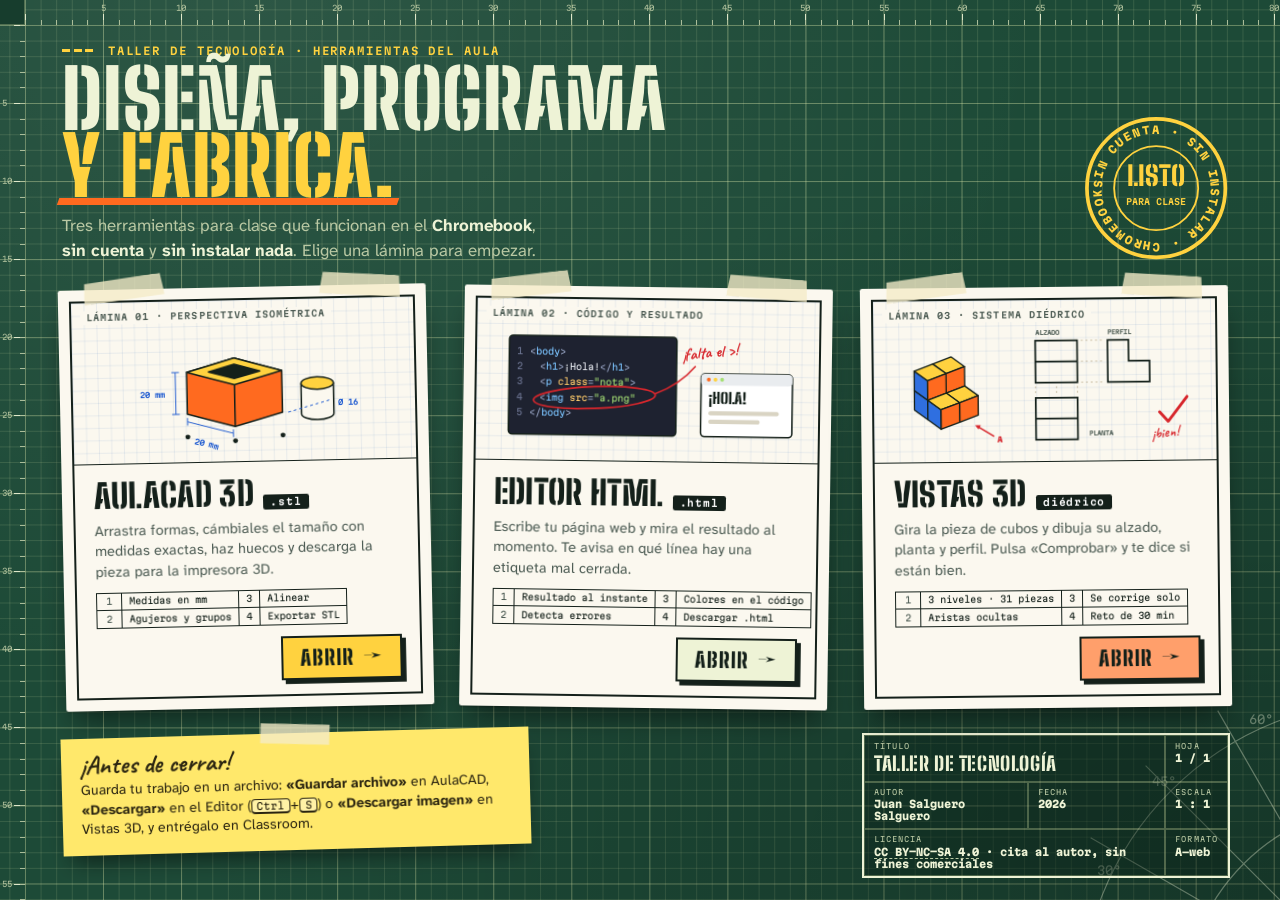
==== index.html @ 5bbdb742 "Actualizar portada (2026-11-16)" ====
<!DOCTYPE html>
<html lang="es">
<head>
<meta charset="utf-8">
<meta name="viewport" content="width=device-width, initial-scale=1">
<meta name="author" content="Juan Salguero Salguero">
<meta name="copyright" content="© 2026 Juan Salguero Salguero · CC BY-NC-SA 4.0">
<title>Taller de Tecnología · Herramientas del aula</title>
<meta name="description" content="AulaCAD 3D y Editor HTML: herramientas para las clases de Tecnología que funcionan en el Chromebook, sin cuenta y sin instalar nada.">
<meta name="theme-color" content="#1d4a37">
<link rel="icon" href="data:image/svg+xml,%3Csvg xmlns='http://www.w3.org/2000/svg' viewBox='0 0 32 32'%3E%3Crect width='32' height='32' rx='6' fill='%231d4a37'/%3E%3Cpath d='M0 8h32M0 16h32M0 24h32M8 0v32M16 0v32M24 0v32' stroke='%23e8f2b0' stroke-opacity='.25'/%3E%3Cpath d='M9 21l7 3.5 7-3.5v-9l-7-3.5-7 3.5z' fill='%23ffd23f' stroke='%2314201a' stroke-width='1.4'/%3E%3Cpath d='M9 12l7 3.5 7-3.5M16 15.5v9' stroke='%2314201a' stroke-width='1.4' fill='none'/%3E%3C/svg%3E">
<link rel="preconnect" href="https://fonts.googleapis.com">
<link rel="preconnect" href="https://fonts.gstatic.com" crossorigin>
<link href="https://fonts.googleapis.com/css2?family=Atkinson+Hyperlegible+Next:wght@400;700&family=Big+Shoulders+Stencil:wght@700;900&family=Caveat:wght@700&family=Martian+Mono:wght@400;600;800&display=swap" rel="stylesheet">
<style>
  /* ===================================================================
     TALLER DE TECNOLOGÍA — portada
     Idea: una alfombrilla de corte verde (con reglas en los bordes) sobre la que hay
     dos láminas de dibujo técnico pegadas con cinta, un pósit y el cajetín de autoría.
     Todo se mide en rem, y el rem depende del ancho y del alto de la ventana:
     en un Chromebook (1366×660) cabe entera sin desplazarse.
     =================================================================== */
  :root{
    --mat:#1d4a37; --mat-2:#173d2d; --mat-line:rgba(232,242,176,.13); --mat-line-2:rgba(232,242,176,.28);
    --chalk:#eef3d6; --chalk-2:#b9c8a3;
    --paper:#fbf8ef; --paper-grid:rgba(30,90,180,.09); --ink:#14201a; --ink-2:#4b5a52;
    --blueprint:#1f5bd0; --yellow:#ffd23f; --orange:#ff6a1f; --red:#d7262c; --tape:rgba(245,236,200,.78);
    --display:"Big Shoulders Stencil","Arial Narrow",sans-serif;
    --body:"Atkinson Hyperlegible Next","Atkinson Hyperlegible",system-ui,sans-serif;
    --mono:"Martian Mono",ui-monospace,monospace;
    --hand:"Caveat",cursive;
    font-size:clamp(11px, min(100vw / 82, 100vh / 56), 18px);
  }
  *{box-sizing:border-box}
  html,body{margin:0;min-height:100%}
  body{
    font-family:var(--body);color:var(--chalk);min-height:100vh;
    background-color:var(--mat);
    background-image:
      radial-gradient(ellipse at 20% 0%, rgba(255,255,255,.07), transparent 55%),
      radial-gradient(ellipse at 100% 100%, rgba(0,0,0,.28), transparent 60%),
      linear-gradient(var(--mat-line-2) 1px, transparent 1px),
      linear-gradient(90deg, var(--mat-line-2) 1px, transparent 1px),
      linear-gradient(var(--mat-line) 1px, transparent 1px),
      linear-gradient(90deg, var(--mat-line) 1px, transparent 1px);
    background-size:auto,auto,5rem 5rem,5rem 5rem,1rem 1rem,1rem 1rem;
    background-position:0 0,0 0,1.6rem 1.6rem,1.6rem 1.6rem,1.6rem 1.6rem,1.6rem 1.6rem;
    overflow-x:hidden;
  }
  a{color:inherit}

  /* ---------- reglas en los bordes (como en una alfombrilla de corte) ---------- */
  .ruler{position:fixed;z-index:0;pointer-events:none;color:var(--chalk-2);font-family:var(--mono);font-size:.5rem;opacity:.9}
  .ruler.x{top:0;left:1.6rem;right:0;height:1.6rem;
    background:repeating-linear-gradient(90deg,var(--chalk-2) 0 1px,transparent 1px 1rem) bottom/100% .35rem no-repeat,
               repeating-linear-gradient(90deg,var(--chalk) 0 1px,transparent 1px 5rem) bottom/100% .7rem no-repeat}
  .ruler.y{top:1.6rem;left:0;bottom:0;width:1.6rem;
    background:repeating-linear-gradient(var(--chalk-2) 0 1px,transparent 1px 1rem) right/.35rem 100% no-repeat,
               repeating-linear-gradient(var(--chalk) 0 1px,transparent 1px 5rem) right/.7rem 100% no-repeat}
  .ruler span{position:absolute}
  .ruler.x span{top:.2rem;transform:translateX(-50%)}
  .ruler.y span{left:.15rem;transform:translateY(-50%)}
  .corner{position:fixed;left:0;top:0;width:1.6rem;height:1.6rem;background:var(--mat-2);z-index:1;border-right:1px solid var(--mat-line-2);border-bottom:1px solid var(--mat-line-2)}
  /* transportador de 45° en la esquina inferior derecha */
  .angles{position:fixed;right:-7rem;bottom:-7rem;width:22rem;height:22rem;pointer-events:none;opacity:.35;z-index:0}

  .page{position:relative;z-index:2;max-width:104rem;margin:0 auto;padding:2.8rem 3.2rem 1.2rem 4rem;display:grid;gap:1.6rem 2rem;
    grid-template-columns:repeat(3,minmax(0,1fr));grid-template-areas:"hero hero hero" "a b c" "note note block"}

  /* ---------- cabecera ---------- */
  .hero{grid-area:hero;display:flex;align-items:flex-end;justify-content:space-between;gap:2rem}
  .tag{font-family:var(--mono);font-weight:600;font-size:.68rem;letter-spacing:.18em;text-transform:uppercase;color:var(--yellow);margin:0 0 .6rem;display:flex;align-items:center;gap:.7rem}
  .tag::before{content:"";width:2.2rem;height:.18rem;background:repeating-linear-gradient(90deg,var(--yellow) 0 .5rem,transparent .5rem .75rem)}
  h1{font-family:var(--display);font-weight:900;font-size:5.2rem;line-height:.82;letter-spacing:.01em;text-transform:uppercase;margin:0;color:var(--chalk)}
  h1 .hi{color:var(--yellow);position:relative;display:inline-block}
  h1 .hi::after{content:"";position:absolute;left:-.05em;right:-.05em;bottom:-.08em;height:.09em;background:var(--orange);transform:skewX(-20deg);transform-origin:left;animation:line .7s .9s cubic-bezier(.6,0,.2,1) both}
  .lead{font-size:1.08rem;line-height:1.45;color:var(--chalk-2);max-width:31rem;margin:.9rem 0 0}
  .lead b{color:var(--chalk)}
  .stamp{flex:none;width:9.5rem;height:9.5rem;animation:stamp .6s 1.1s cubic-bezier(.3,1.6,.5,1) both}
  .stamp svg{width:100%;height:100%;overflow:visible}

  /* ---------- láminas de dibujo ---------- */
  .sheet{--r:-1.2deg;position:relative;display:flex;flex-direction:column;text-decoration:none;color:var(--ink);background:var(--paper);
    border-radius:.15rem;box-shadow:0 .1rem 0 rgba(0,0,0,.18),0 1.1rem 1.8rem -.6rem rgba(0,0,0,.55);
    transform:rotate(var(--r));transition:transform .25s cubic-bezier(.3,1.4,.5,1),box-shadow .25s;
    animation:drop .7s cubic-bezier(.2,.9,.25,1.15) both}
  .sheet.a{grid-area:a;animation-delay:.25s}
  .sheet.b{grid-area:b;--r:.8deg;animation-delay:.4s}
  .sheet.c{grid-area:c;--r:-.6deg;animation-delay:.55s}
  .sheet:hover,.sheet:focus-visible{transform:rotate(0) translateY(-.35rem);box-shadow:0 .1rem 0 rgba(0,0,0,.18),0 1.8rem 2.6rem -.6rem rgba(0,0,0,.65)}
  .sheet:focus-visible{outline:.22rem solid var(--yellow);outline-offset:.35rem}
  /* cinta adhesiva */
  .sheet::before,.sheet::after{content:"";position:absolute;top:-.75rem;width:5.2rem;height:1.5rem;background:var(--tape);
    box-shadow:0 .1rem .3rem rgba(0,0,0,.15);clip-path:polygon(3% 8%,97% 0,100% 92%,0 100%);animation:fade .3s both}
  .sheet::before{left:1.6rem;transform:rotate(-6deg)}
  .sheet::after{right:1.6rem;transform:rotate(5deg)}
  .sheet.a::before,.sheet.a::after{animation-delay:.85s}
  .sheet.b::before,.sheet.b::after{animation-delay:1s}
  .sheet.c::before,.sheet.c::after{animation-delay:1.15s}
  /* margen de la lámina */
  .frame{margin:.7rem;border:2px solid var(--ink);display:flex;flex-direction:column;flex:1}
  .art{height:10.4rem;position:relative;border-bottom:1.5px solid var(--ink);overflow:hidden;
    background-image:linear-gradient(var(--paper-grid) 1px,transparent 1px),linear-gradient(90deg,var(--paper-grid) 1px,transparent 1px);background-size:.8rem .8rem}
  .art svg{position:absolute;inset:0;width:100%;height:100%}
  .view{position:absolute;left:.6rem;top:.5rem;font-family:var(--mono);font-size:.56rem;font-weight:600;letter-spacing:.12em;color:var(--ink-2);background:var(--paper);padding:.1rem .35rem;z-index:1}
  .body{padding:1rem 1.2rem .9rem;display:flex;flex-direction:column;gap:.6rem;flex:1}
  h2{font-family:var(--display);font-weight:900;font-size:2.15rem;line-height:.9;text-transform:uppercase;letter-spacing:.01em;margin:0;display:flex;align-items:baseline;gap:.6rem}
  h2 small{font-family:var(--mono);font-weight:600;font-size:.62rem;letter-spacing:.08em;color:#fff;background:var(--ink);padding:.2rem .45rem;border-radius:.15rem;text-transform:lowercase}
  .body p{margin:0;font-size:.92rem;line-height:1.42;color:var(--ink-2)}
  .row{display:flex;flex-wrap:wrap;align-items:flex-end;justify-content:space-between;gap:.7rem;margin-top:auto}
  .row .go{margin-left:auto}
  /* lista de características, como una lista de piezas */
  .parts{border-collapse:collapse;font-family:var(--mono);font-size:.58rem;color:var(--ink)}
  .parts td{border:1px solid var(--ink);padding:.18rem .45rem;white-space:nowrap}
  .parts td:first-child{color:var(--ink-2);width:1.6rem;text-align:center}
  .go{display:inline-flex;align-items:center;gap:.6rem;font-family:var(--display);font-weight:900;font-size:1.35rem;text-transform:uppercase;letter-spacing:.04em;
    padding:.5rem 1.1rem .45rem;border:2px solid var(--ink);color:var(--ink);background:var(--yellow);box-shadow:.25rem .25rem 0 var(--ink);transition:transform .15s,box-shadow .15s}
  .sheet.b .go{background:var(--chalk)}
  .sheet.c .go{background:#ff9f6b}
  .go i{font-style:normal;transition:transform .2s}
  .sheet:hover .go{transform:translate(-.1rem,-.1rem);box-shadow:.35rem .35rem 0 var(--ink)}
  .sheet:hover .go i{transform:translateX(.35rem)}

  /* ---------- pósit ---------- */
  .note{grid-area:note;justify-self:start;align-self:start;position:relative;max-width:30rem;background:#ffe86b;color:#2a2410;padding:.9rem 1.2rem 1rem;
    transform:rotate(-1.6deg);box-shadow:0 .9rem 1.4rem -.6rem rgba(0,0,0,.55);animation:drop .6s .6s cubic-bezier(.2,.9,.25,1.15) both;--r:-1.6deg}
  .note::before{content:"";position:absolute;top:-.6rem;left:50%;width:4.4rem;height:1.3rem;margin-left:-2.2rem;background:var(--tape);transform:rotate(3deg)}
  .note h3{font-family:var(--hand);font-weight:700;font-size:1.65rem;margin:0 0 .15rem;line-height:1}
  .note p{margin:0;font-size:.9rem;line-height:1.4}
  .note kbd{font-family:var(--mono);font-size:.7em;border:1px solid #2a2410;border-bottom-width:2px;border-radius:.25rem;padding:0 .3rem;background:rgba(255,255,255,.4)}

  /* ---------- cajetín (autoría y licencia) ---------- */
  .block{grid-area:block;justify-self:end;align-self:start;display:grid;grid-template-columns:auto auto auto;border:2px solid var(--chalk);color:var(--chalk);
    font-family:var(--mono);font-size:.56rem;animation:fade .6s 1.2s both;background:rgba(10,30,22,.35)}
  .block > div{border:1px solid var(--mat-line-2);padding:.35rem .6rem;display:flex;flex-direction:column;gap:.15rem}
  .block small{font-size:.48rem;letter-spacing:.14em;text-transform:uppercase;color:var(--chalk-2)}
  .block b{font-weight:800;font-size:.66rem}
  .block .wide{grid-column:span 2}
  .block .title b{font-family:var(--display);font-weight:900;font-size:1.25rem;letter-spacing:.03em;text-transform:uppercase}
  .block a{text-decoration:none;border-bottom:1px dashed var(--chalk-2)}
  .block a:hover{color:var(--yellow);border-color:var(--yellow)}

  @keyframes drop{from{opacity:0;transform:translateY(-2.2rem) rotate(calc(var(--r) * -3)) scale(1.03)}to{opacity:1;transform:rotate(var(--r))}}
  @keyframes fade{from{opacity:0}to{opacity:1}}
  @keyframes line{from{transform:skewX(-20deg) scaleX(0)}to{transform:skewX(-20deg) scaleX(1)}}
  @keyframes stamp{from{opacity:0;transform:scale(1.8) rotate(-30deg)}to{opacity:1;transform:scale(1) rotate(-8deg)}}
  .hero > div{animation:fade .6s both}
  @keyframes draw{to{stroke-dashoffset:0}}
  .ink{stroke-dasharray:400;stroke-dashoffset:400;animation:draw 1.4s 1s ease-out forwards}

  /* ---------- pantallas estrechas ---------- */
  @media (max-width:760px){
    :root{font-size:14px}
    .page{grid-template-columns:minmax(0,1fr);grid-template-areas:"hero" "a" "b" "c" "note" "block";padding:2.6rem 1.2rem 1.5rem 2.4rem}
    .hero > div{min-width:0}
    .tag{letter-spacing:.08em;flex-wrap:wrap}
    .row{flex-direction:column;align-items:stretch}
    .parts td{white-space:normal}
    .go{justify-content:center}
    .art{height:9.5rem}
    .hero{flex-direction:column;align-items:flex-start}
    .stamp{display:none}
    h1{font-size:3.1rem}
    .block{justify-self:stretch}
  }
  @media (prefers-reduced-motion:reduce){*,*::before,*::after{animation:none !important;transition:none !important}.ink{stroke-dashoffset:0}}
</style>
</head>
<body>
<div class="corner" aria-hidden="true"></div>
<div class="ruler x" aria-hidden="true"></div>
<div class="ruler y" aria-hidden="true"></div>
<svg class="angles" viewBox="0 0 200 200" aria-hidden="true">
  <g fill="none" stroke="#eef3d6" stroke-width=".7">
    <circle cx="200" cy="200" r="60"/><circle cx="200" cy="200" r="120"/><circle cx="200" cy="200" r="180"/>
    <path d="M200 200L0 200M200 200L26 100M200 200L100 26M200 200L200 0M200 200L58 58"/>
  </g>
  <g font-family="Martian Mono, monospace" font-size="7" fill="#eef3d6"><text x="62" y="70">45°</text><text x="30" y="122">30°</text><text x="118" y="34">60°</text></g>
</svg>

<div class="page">
  <header class="hero">
    <div>
      <p class="tag">Taller de Tecnología · Herramientas del aula</p>
      <h1>Diseña, programa<br><span class="hi">y fabrica.</span></h1>
      <p class="lead">Tres herramientas para clase que funcionan en el <b>Chromebook</b>, <b>sin cuenta</b> y <b>sin instalar nada</b>. Elige una lámina para empezar.</p>
    </div>
    <div class="stamp" aria-label="Funciona en Chromebook y Linux, sin iniciar sesión y se guarda solo">
      <svg viewBox="0 0 120 120" aria-hidden="true">
        <defs><path id="circ" d="M60 60m-44 0a44 44 0 1 1 88 0a44 44 0 1 1-88 0"/></defs>
        <circle cx="60" cy="60" r="56" fill="none" stroke="#ffd23f" stroke-width="3"/>
        <circle cx="60" cy="60" r="34" fill="none" stroke="#ffd23f" stroke-width="1.5"/>
        <text font-family="Martian Mono, monospace" font-size="8.6" font-weight="800" fill="#ffd23f" letter-spacing="1.6"><textPath href="#circ">SIN CUENTA · SIN INSTALAR · CHROMEBOOK ·</textPath></text>
        <text x="60" y="58" text-anchor="middle" font-family="Big Shoulders Stencil, sans-serif" font-weight="900" font-size="22" fill="#ffd23f">LISTO</text>
        <text x="60" y="74" text-anchor="middle" font-family="Martian Mono, monospace" font-weight="600" font-size="7" fill="#ffd23f">PARA CLASE</text>
      </svg>
    </div>
  </header>

  <!-- Lámina 01: AulaCAD 3D -->
  <a class="sheet a" href="https://jsalsal003.github.io/aulacad/">
    <div class="frame">
      <div class="art" aria-hidden="true">
        <span class="view">LÁMINA 01 · PERSPECTIVA ISOMÉTRICA</span>
        <svg viewBox="0 0 360 140" preserveAspectRatio="xMidYMid meet">
          <!-- caja con hueco -->
          <g stroke="#14201a" stroke-width="1.6" stroke-linejoin="round">
            <path d="M120 104 L170 118 L220 104 L220 60 L170 46 L120 60 Z" fill="#ff6a1f"/>
            <path d="M120 60 L170 74 L220 60 L170 46 Z" fill="#ffd23f"/>
            <path d="M170 74 L170 118" fill="none"/>
            <path d="M143 60 L170 67.5 L197 60 L170 52.5 Z" fill="#14201a"/>
          </g>
          <!-- cilindro -->
          <g stroke="#14201a" stroke-width="1.6">
            <path d="M240 74 v32 a17 6.5 0 0 0 34 0 v-32" fill="#fbf8ef"/>
            <ellipse cx="257" cy="74" rx="17" ry="6.5" fill="#ffd23f"/>
          </g>
          <!-- cotas en tinta azul -->
          <g class="ink" stroke="#1f5bd0" stroke-width="1" fill="none">
            <path d="M108 104 L108 60 M104 104 h8 M104 60 h8"/>
            <path d="M120 112 L168 125 M120 108 v8 M168 121 v8"/>
            <path d="M226 104 L270 92" stroke-dasharray="3 3"/>
          </g>
          <g font-family="Martian Mono, monospace" font-size="8" font-weight="600" fill="#1f5bd0">
            <text x="70" y="86">20 mm</text>
            <text x="126" y="135" transform="rotate(15 126 135)">20 mm</text>
            <text x="278" y="98">Ø 16</text>
          </g>
          <!-- puntos de alinear -->
          <g fill="#14201a"><circle cx="120" cy="128" r="2.6"/><circle cx="170" cy="133" r="2.6"/><circle cx="220" cy="128" r="2.6"/></g>
        </svg>
      </div>
      <div class="body">
        <h2>AulaCAD 3D <small>.stl</small></h2>
        <p>Arrastra formas, cámbiales el tamaño con medidas exactas, haz huecos y descarga la pieza para la impresora 3D.</p>
        <div class="row">
          <table class="parts" aria-label="Características">
            <tr><td>1</td><td>Medidas en mm</td><td>3</td><td>Alinear</td></tr>
            <tr><td>2</td><td>Agujeros y grupos</td><td>4</td><td>Exportar STL</td></tr>
          </table>
          <span class="go">Abrir <i>→</i></span>
        </div>
      </div>
    </div>
  </a>

  <!-- Lámina 02: Editor HTML -->
  <a class="sheet b" href="https://jsalsal003.github.io/aulacad/editor-html/">
    <div class="frame">
      <div class="art" aria-hidden="true">
        <span class="view">LÁMINA 02 · CÓDIGO Y RESULTADO</span>
        <svg viewBox="0 0 360 140" preserveAspectRatio="xMidYMid meet" font-family="Martian Mono, monospace" font-size="9.5">
          <rect x="34" y="24" width="176" height="104" rx="4" fill="#1e2230" stroke="#14201a" stroke-width="1.6"/>
          <g fill="#6b7390"><text x="42" y="44">1</text><text x="42" y="60">2</text><text x="42" y="76">3</text><text x="42" y="92">4</text><text x="42" y="108">5</text></g>
          <text x="56" y="44"><tspan fill="#9aa7c7">&lt;</tspan><tspan fill="#7cc4ff">body</tspan><tspan fill="#9aa7c7">&gt;</tspan></text>
          <text x="66" y="60"><tspan fill="#9aa7c7">&lt;</tspan><tspan fill="#7cc4ff">h1</tspan><tspan fill="#9aa7c7">&gt;</tspan><tspan fill="#e6e9ef">¡Hola!</tspan><tspan fill="#9aa7c7">&lt;/</tspan><tspan fill="#7cc4ff">h1</tspan><tspan fill="#9aa7c7">&gt;</tspan></text>
          <text x="66" y="76"><tspan fill="#9aa7c7">&lt;</tspan><tspan fill="#7cc4ff">p</tspan> <tspan fill="#ffcb6b">class</tspan><tspan fill="#9aa7c7">=</tspan><tspan fill="#a5e075">"nota"</tspan><tspan fill="#9aa7c7">&gt;</tspan></text>
          <text x="66" y="92"><tspan fill="#9aa7c7">&lt;</tspan><tspan fill="#7cc4ff">img</tspan> <tspan fill="#ffcb6b">src</tspan><tspan fill="#9aa7c7">=</tspan><tspan fill="#a5e075">"a.png"</tspan></text>
          <text x="56" y="108"><tspan fill="#9aa7c7">&lt;/</tspan><tspan fill="#7cc4ff">body</tspan><tspan fill="#9aa7c7">&gt;</tspan></text>
          <!-- corrección con boli rojo -->
          <ellipse class="ink" cx="124" cy="88.5" rx="64" ry="11.5" fill="none" stroke="#d7262c" stroke-width="1.8" transform="rotate(-3 124 88.5)"/>
          <path class="ink" d="M187 84 C 208 76, 220 66, 230 54" fill="none" stroke="#d7262c" stroke-width="1.6"/>
          <text x="216" y="48" font-family="Caveat, cursive" font-weight="700" font-size="17" fill="#d7262c" transform="rotate(-6 216 48)">¡falta el &gt;!</text>
          <!-- resultado -->
          <rect x="236" y="62" width="96" height="66" rx="4" fill="#fff" stroke="#14201a" stroke-width="1.6"/>
          <rect x="236" y="62" width="96" height="12" rx="4" fill="#e9ecef"/>
          <circle cx="244" cy="68" r="2" fill="#ff6a1f"/><circle cx="251" cy="68" r="2" fill="#ffd23f"/><circle cx="258" cy="68" r="2" fill="#a5e075"/>
          <text x="244" y="94" font-family="Big Shoulders Stencil, sans-serif" font-weight="900" font-size="16" fill="#14201a">¡HOLA!</text>
          <rect x="244" y="101" width="74" height="4.5" rx="2" fill="#d9d4c3"/><rect x="244" y="110" width="54" height="4.5" rx="2" fill="#d9d4c3"/>
        </svg>
      </div>
      <div class="body">
        <h2>Editor HTML <small>.html</small></h2>
        <p>Escribe tu página web y mira el resultado al momento. Te avisa en qué línea hay una etiqueta mal cerrada.</p>
        <div class="row">
          <table class="parts" aria-label="Características">
            <tr><td>1</td><td>Resultado al instante</td><td>3</td><td>Colores en el código</td></tr>
            <tr><td>2</td><td>Detecta errores</td><td>4</td><td>Descargar .html</td></tr>
          </table>
          <span class="go">Abrir <i>→</i></span>
        </div>
      </div>
    </div>
  </a>

  <!-- Lámina 03: Vistas 3D -->
  <a class="sheet c" href="https://jsalsal003.github.io/aulacad/vistas/">
    <div class="frame">
      <div class="art" aria-hidden="true">
        <span class="view">LÁMINA 03 · SISTEMA DIÉDRICO</span>
        <svg viewBox="0 0 360 140" preserveAspectRatio="xMidYMid meet" font-family="Martian Mono, monospace">
          <!-- pieza escalonada en perspectiva -->
          <g stroke="#14201a" stroke-width="1.4" stroke-linejoin="round" transform="translate(-6 4)">
            <path d="M62.5 105.7 L62.5 85.3 L48.5 75.1 L48.5 95.5 Z" fill="#2f6fe0"/>
            <path d="M82.0 57.5 L101.5 50.3 L87.6 40.0 L68.1 47.3 Z" fill="#ffd23f"/>
            <path d="M82.0 78.0 L101.5 70.7 L101.5 50.3 L82.0 57.5 Z" fill="#ff6a1f"/>
            <path d="M95.9 88.2 L115.5 80.9 L101.5 70.7 L82.0 78.0 Z" fill="#ffd23f"/>
            <path d="M95.9 108.7 L115.5 101.4 L115.5 80.9 L95.9 88.2 Z" fill="#ff6a1f"/>
            <path d="M62.5 85.3 L62.5 64.8 L48.5 54.6 L48.5 75.1 Z" fill="#2f6fe0"/>
            <path d="M62.5 64.8 L82.0 57.5 L68.1 47.3 L48.5 54.6 Z" fill="#ffd23f"/>
            <path d="M62.5 85.3 L82.0 78.0 L82.0 57.5 L62.5 64.8 Z" fill="#ff6a1f"/>
            <path d="M76.4 116.0 L76.4 95.5 L62.5 85.3 L62.5 105.7 Z" fill="#2f6fe0"/>
            <path d="M76.4 95.5 L95.9 88.2 L82.0 78.0 L62.5 85.3 Z" fill="#ffd23f"/>
            <path d="M76.4 116.0 L95.9 108.7 L95.9 88.2 L76.4 95.5 Z" fill="#ff6a1f"/>
          </g>
          <path d="M126 128 L108 117" stroke="#d7262c" stroke-width="1.6"/><path d="M106 116 l6 0 l-2.5 4.5 z" fill="#d7262c"/>
          <text x="129" y="134" font-size="8" font-weight="800" fill="#d7262c">A</text>
          <!-- vistas en sistema europeo: alzado | perfil izquierdo / planta -->
          <g stroke="#14201a" stroke-width="1.8" fill="none">
            <rect x="170" y="28" width="44" height="44"/><path d="M170 50 h44"/>
            <path d="M246 72 h44 v-22 h-22 v-22 h-22 z"/>
            <rect x="170" y="88" width="44" height="44"/><path d="M170 110 h44"/>
          </g>
          <g stroke="#b9a98a" stroke-width=".8" stroke-dasharray="2 3"><path d="M218 28 H242 M218 50 H242 M218 72 H242 M170 76 V84 M192 76 V84 M214 76 V84"/></g>
          <g font-size="6.5" font-weight="600" fill="#4b5a52"><text x="170" y="22">ALZADO</text><text x="246" y="22">PERFIL</text><text x="170" y="84" dy="-0.5" opacity="0">.</text></g>
          <text x="226" y="128" font-size="6.5" font-weight="600" fill="#4b5a52">PLANTA</text>
          <!-- visto bueno con lápiz rojo -->
          <path class="ink" d="M300 104 l9 10 l20 -26" fill="none" stroke="#d7262c" stroke-width="3" stroke-linecap="round" stroke-linejoin="round"/>
          <text x="292" y="132" font-family="Caveat, cursive" font-weight="700" font-size="15" fill="#d7262c" transform="rotate(-6 292 132)">¡bien!</text>
        </svg>
      </div>
      <div class="body">
        <h2>Vistas 3D <small>diédrico</small></h2>
        <p>Gira la pieza de cubos y dibuja su alzado, planta y perfil. Pulsa «Comprobar» y te dice si están bien.</p>
        <div class="row">
          <table class="parts" aria-label="Características">
            <tr><td>1</td><td>3 niveles · 31 piezas</td><td>3</td><td>Se corrige solo</td></tr>
            <tr><td>2</td><td>Aristas ocultas</td><td>4</td><td>Reto de 30 min</td></tr>
          </table>
          <span class="go">Abrir <i>→</i></span>
        </div>
      </div>
    </div>
  </a>

  <aside class="note">
    <h3>¡Antes de cerrar!</h3>
    <p>Guarda tu trabajo en un archivo: <b>«Guardar archivo»</b> en AulaCAD, <b>«Descargar»</b> en el Editor (<kbd>Ctrl</kbd>+<kbd>S</kbd>) o <b>«Descargar imagen»</b> en Vistas 3D, y entrégalo en Classroom.</p>
  </aside>

  <footer class="block" aria-label="Autoría y licencia">
    <div class="wide title"><small>Título</small><b>Taller de Tecnología</b></div>
    <div><small>Hoja</small><b>1 / 1</b></div>
    <div><small>Autor</small><b>Juan Salguero Salguero</b></div>
    <div><small>Fecha</small><b>2026</b></div>
    <div><small>Escala</small><b>1 : 1</b></div>
    <div class="wide"><small>Licencia</small><b><a href="https://creativecommons.org/licenses/by-nc-sa/4.0/deed.es" target="_blank" rel="noopener license">CC BY-NC-SA 4.0</a> · cita al autor, sin fines comerciales</b></div>
    <div><small>Formato</small><b>A-web</b></div>
  </footer>
</div>

<script>
  // Números de las reglas (cada 5 rem = una marca grande)
  (function () {
    var rem = parseFloat(getComputedStyle(document.documentElement).fontSize);
    function fill(el, horiz) {
      el.innerHTML = '';
      var len = horiz ? innerWidth : innerHeight, step = rem * 5;
      for (var i = 1; i * step < len; i++) {
        var s = document.createElement('span'); s.textContent = i * 5;
        s.style[horiz ? 'left' : 'top'] = (i * step) + 'px';
        el.appendChild(s);
      }
    }
    function all() { rem = parseFloat(getComputedStyle(document.documentElement).fontSize); fill(document.querySelector('.ruler.x'), true); fill(document.querySelector('.ruler.y'), false); }
    all(); addEventListener('resize', all);
  })();
</script>
</body>
</html>
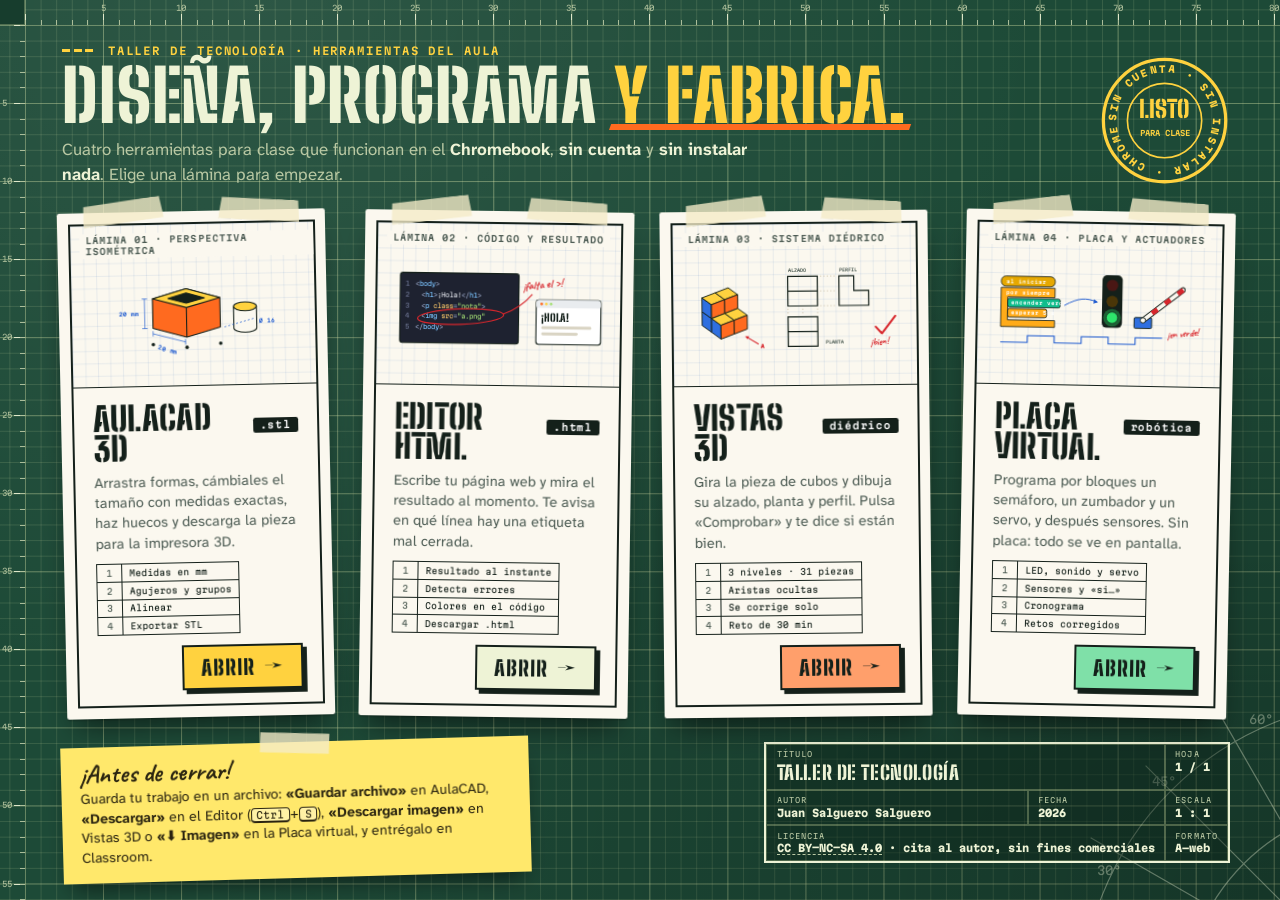
==== commit 71054cec: "Actualizar portada (2026-11-19)" ====
--- a/index.html
+++ b/index.html
@@ -64,19 +64,19 @@
   /* transportador de 45° en la esquina inferior derecha */
   .angles{position:fixed;right:-7rem;bottom:-7rem;width:22rem;height:22rem;pointer-events:none;opacity:.35;z-index:0}
 
-  .page{position:relative;z-index:2;max-width:104rem;margin:0 auto;padding:2.8rem 3.2rem 1.2rem 4rem;display:grid;gap:1.6rem 2rem;
-    grid-template-columns:repeat(3,minmax(0,1fr));grid-template-areas:"hero hero hero" "a b c" "note note block"}
+  .page{position:relative;z-index:2;max-width:112rem;margin:0 auto;padding:2.8rem 3.2rem 1.2rem 4rem;display:grid;gap:1.6rem 2rem;
+    grid-template-columns:repeat(4,minmax(0,1fr));grid-template-areas:"hero hero hero hero" "a b c d" "note note block block"}
 
   /* ---------- cabecera ---------- */
   .hero{grid-area:hero;display:flex;align-items:flex-end;justify-content:space-between;gap:2rem}
   .tag{font-family:var(--mono);font-weight:600;font-size:.68rem;letter-spacing:.18em;text-transform:uppercase;color:var(--yellow);margin:0 0 .6rem;display:flex;align-items:center;gap:.7rem}
   .tag::before{content:"";width:2.2rem;height:.18rem;background:repeating-linear-gradient(90deg,var(--yellow) 0 .5rem,transparent .5rem .75rem)}
-  h1{font-family:var(--display);font-weight:900;font-size:5.2rem;line-height:.82;letter-spacing:.01em;text-transform:uppercase;margin:0;color:var(--chalk)}
+  h1{font-family:var(--display);font-weight:900;font-size:4.6rem;line-height:.82;letter-spacing:.01em;text-transform:uppercase;margin:0;color:var(--chalk)}
   h1 .hi{color:var(--yellow);position:relative;display:inline-block}
   h1 .hi::after{content:"";position:absolute;left:-.05em;right:-.05em;bottom:-.08em;height:.09em;background:var(--orange);transform:skewX(-20deg);transform-origin:left;animation:line .7s .9s cubic-bezier(.6,0,.2,1) both}
-  .lead{font-size:1.08rem;line-height:1.45;color:var(--chalk-2);max-width:31rem;margin:.9rem 0 0}
+  .lead{font-size:1.08rem;line-height:1.45;color:var(--chalk-2);max-width:46rem;margin:.8rem 0 0}
   .lead b{color:var(--chalk)}
-  .stamp{flex:none;width:9.5rem;height:9.5rem;animation:stamp .6s 1.1s cubic-bezier(.3,1.6,.5,1) both}
+  .stamp{flex:none;width:8.4rem;height:8.4rem;animation:stamp .6s 1.1s cubic-bezier(.3,1.6,.5,1) both}
   .stamp svg{width:100%;height:100%;overflow:visible}
 
   /* ---------- láminas de dibujo ---------- */
@@ -87,6 +87,7 @@
   .sheet.a{grid-area:a;animation-delay:.25s}
   .sheet.b{grid-area:b;--r:.8deg;animation-delay:.4s}
   .sheet.c{grid-area:c;--r:-.6deg;animation-delay:.55s}
+  .sheet.d{grid-area:d;--r:1.1deg;animation-delay:.7s}
   .sheet:hover,.sheet:focus-visible{transform:rotate(0) translateY(-.35rem);box-shadow:0 .1rem 0 rgba(0,0,0,.18),0 1.8rem 2.6rem -.6rem rgba(0,0,0,.65)}
   .sheet:focus-visible{outline:.22rem solid var(--yellow);outline-offset:.35rem}
   /* cinta adhesiva */
@@ -97,6 +98,7 @@
   .sheet.a::before,.sheet.a::after{animation-delay:.85s}
   .sheet.b::before,.sheet.b::after{animation-delay:1s}
   .sheet.c::before,.sheet.c::after{animation-delay:1.15s}
+  .sheet.d::before,.sheet.d::after{animation-delay:1.3s}
   /* margen de la lámina */
   .frame{margin:.7rem;border:2px solid var(--ink);display:flex;flex-direction:column;flex:1}
   .art{height:10.4rem;position:relative;border-bottom:1.5px solid var(--ink);overflow:hidden;
@@ -110,13 +112,14 @@
   .row{display:flex;flex-wrap:wrap;align-items:flex-end;justify-content:space-between;gap:.7rem;margin-top:auto}
   .row .go{margin-left:auto}
   /* lista de características, como una lista de piezas */
-  .parts{border-collapse:collapse;font-family:var(--mono);font-size:.58rem;color:var(--ink)}
+  .parts{border-collapse:collapse;font-family:var(--mono);font-size:.55rem;color:var(--ink)}
   .parts td{border:1px solid var(--ink);padding:.18rem .45rem;white-space:nowrap}
   .parts td:first-child{color:var(--ink-2);width:1.6rem;text-align:center}
   .go{display:inline-flex;align-items:center;gap:.6rem;font-family:var(--display);font-weight:900;font-size:1.35rem;text-transform:uppercase;letter-spacing:.04em;
     padding:.5rem 1.1rem .45rem;border:2px solid var(--ink);color:var(--ink);background:var(--yellow);box-shadow:.25rem .25rem 0 var(--ink);transition:transform .15s,box-shadow .15s}
   .sheet.b .go{background:var(--chalk)}
   .sheet.c .go{background:#ff9f6b}
+  .sheet.d .go{background:#7fe0a8}
   .go i{font-style:normal;transition:transform .2s}
   .sheet:hover .go{transform:translate(-.1rem,-.1rem);box-shadow:.35rem .35rem 0 var(--ink)}
   .sheet:hover .go i{transform:translateX(.35rem)}
@@ -151,7 +154,7 @@
   /* ---------- pantallas estrechas ---------- */
   @media (max-width:760px){
     :root{font-size:14px}
-    .page{grid-template-columns:minmax(0,1fr);grid-template-areas:"hero" "a" "b" "c" "note" "block";padding:2.6rem 1.2rem 1.5rem 2.4rem}
+    .page{grid-template-columns:minmax(0,1fr);grid-template-areas:"hero" "a" "b" "c" "d" "note" "block";padding:2.6rem 1.2rem 1.5rem 2.4rem}
     .hero > div{min-width:0}
     .tag{letter-spacing:.08em;flex-wrap:wrap}
     .row{flex-direction:column;align-items:stretch}
@@ -163,6 +166,8 @@
     h1{font-size:3.1rem}
     .block{justify-self:stretch}
   }
+  /* en pantallas anchas el titular va en una sola línea para que quepan las cuatro láminas */
+  @media (min-width:761px){ h1 br{display:none} }
   @media (prefers-reduced-motion:reduce){*,*::before,*::after{animation:none !important;transition:none !important}.ink{stroke-dashoffset:0}}
 </style>
 </head>
@@ -182,8 +187,8 @@
   <header class="hero">
     <div>
       <p class="tag">Taller de Tecnología · Herramientas del aula</p>
-      <h1>Diseña, programa<br><span class="hi">y fabrica.</span></h1>
-      <p class="lead">Tres herramientas para clase que funcionan en el <b>Chromebook</b>, <b>sin cuenta</b> y <b>sin instalar nada</b>. Elige una lámina para empezar.</p>
+      <h1>Diseña, programa <br><span class="hi">y fabrica.</span></h1>
+      <p class="lead">Cuatro herramientas para clase que funcionan en el <b>Chromebook</b>, <b>sin cuenta</b> y <b>sin instalar nada</b>. Elige una lámina para empezar.</p>
     </div>
     <div class="stamp" aria-label="Funciona en Chromebook y Linux, sin iniciar sesión y se guarda solo">
       <svg viewBox="0 0 120 120" aria-hidden="true">
@@ -235,8 +240,10 @@
         <p>Arrastra formas, cámbiales el tamaño con medidas exactas, haz huecos y descarga la pieza para la impresora 3D.</p>
         <div class="row">
           <table class="parts" aria-label="Características">
-            <tr><td>1</td><td>Medidas en mm</td><td>3</td><td>Alinear</td></tr>
-            <tr><td>2</td><td>Agujeros y grupos</td><td>4</td><td>Exportar STL</td></tr>
+            <tr><td>1</td><td>Medidas en mm</td></tr>
+            <tr><td>2</td><td>Agujeros y grupos</td></tr>
+            <tr><td>3</td><td>Alinear</td></tr>
+            <tr><td>4</td><td>Exportar STL</td></tr>
           </table>
           <span class="go">Abrir <i>→</i></span>
         </div>
@@ -274,8 +281,10 @@
         <p>Escribe tu página web y mira el resultado al momento. Te avisa en qué línea hay una etiqueta mal cerrada.</p>
         <div class="row">
           <table class="parts" aria-label="Características">
-            <tr><td>1</td><td>Resultado al instante</td><td>3</td><td>Colores en el código</td></tr>
-            <tr><td>2</td><td>Detecta errores</td><td>4</td><td>Descargar .html</td></tr>
+            <tr><td>1</td><td>Resultado al instante</td></tr>
+            <tr><td>2</td><td>Detecta errores</td></tr>
+            <tr><td>3</td><td>Colores en el código</td></tr>
+            <tr><td>4</td><td>Descargar .html</td></tr>
           </table>
           <span class="go">Abrir <i>→</i></span>
         </div>
@@ -324,8 +333,10 @@
         <p>Gira la pieza de cubos y dibuja su alzado, planta y perfil. Pulsa «Comprobar» y te dice si están bien.</p>
         <div class="row">
           <table class="parts" aria-label="Características">
-            <tr><td>1</td><td>3 niveles · 31 piezas</td><td>3</td><td>Se corrige solo</td></tr>
-            <tr><td>2</td><td>Aristas ocultas</td><td>4</td><td>Reto de 30 min</td></tr>
+            <tr><td>1</td><td>3 niveles · 31 piezas</td></tr>
+            <tr><td>2</td><td>Aristas ocultas</td></tr>
+            <tr><td>3</td><td>Se corrige solo</td></tr>
+            <tr><td>4</td><td>Reto de 30 min</td></tr>
           </table>
           <span class="go">Abrir <i>→</i></span>
         </div>
@@ -333,9 +344,56 @@
     </div>
   </a>
 
+  <!-- Lámina 04: Placa virtual -->
+  <a class="sheet d" href="https://jsalsal003.github.io/aulacad/robotica/">
+    <div class="frame">
+      <div class="art" aria-hidden="true">
+        <span class="view">LÁMINA 04 · PLACA Y ACTUADORES</span>
+        <svg viewBox="0 0 360 140" preserveAspectRatio="xMidYMid meet" font-family="Martian Mono, monospace">
+          <!-- programa por bloques -->
+          <g font-size="7.5" font-weight="600" fill="#fff">
+            <rect x="34" y="30" width="80" height="15" rx="7" fill="#e6a800" stroke="#14201a" stroke-width="1.2"/><text x="41" y="40.5">al iniciar</text>
+            <path d="M34 47h80v14H44v34h70v10H34z" fill="#ffab19" stroke="#14201a" stroke-width="1.2"/><text x="41" y="57">por siempre</text>
+            <rect x="44" y="63" width="78" height="13" rx="3" fill="#0fbd8c" stroke="#14201a" stroke-width="1.2"/><text x="49" y="72.5">encender verde</text>
+            <rect x="44" y="78" width="58" height="13" rx="3" fill="#ffab19" stroke="#14201a" stroke-width="1.2"/><text x="49" y="87.5">esperar 5 s</text>
+          </g>
+          <path class="ink" d="M128 72 C 150 60, 160 60, 176 66" fill="none" stroke="#1f5bd0" stroke-width="1.4" stroke-dasharray="3 3"/>
+          <path d="M172 62l6 4.5-7 2z" fill="#1f5bd0"/>
+          <!-- semáforo -->
+          <rect x="184" y="26" width="30" height="78" rx="7" fill="#14201a"/>
+          <circle cx="199" cy="41" r="8.5" fill="#4a1714"/><circle cx="199" cy="65" r="8.5" fill="#4a3608"/>
+          <circle cx="199" cy="89" r="13" fill="#2ee66b" opacity=".35"/><circle cx="199" cy="89" r="8.5" fill="#2ee66b" stroke="#14201a" stroke-width="1"/>
+          <!-- servo con barrera -->
+          <g stroke="#14201a" stroke-width="1.4">
+            <rect x="232" y="88" width="26" height="16" rx="2" fill="#2f6fe0"/>
+            <g transform="rotate(-38 245 92)"><rect x="245" y="88.5" width="78" height="7" rx="3.5" fill="#fbf8ef"/>
+              <path d="M262 88.5h10v7h-10zM286 88.5h10v7h-10zM310 88.5h10v7h-10z" fill="#d7262c" stroke="none"/></g>
+            <circle cx="245" cy="92" r="4" fill="#fbf8ef"/>
+          </g>
+          <!-- cronograma -->
+          <path class="ink" d="M34 128 h40 v-10 h40 v10 h40 v-10 h40 v10 h40 v-10 h40" fill="none" stroke="#1f5bd0" stroke-width="1.6"/>
+          <text x="282" y="118" font-family="Caveat, cursive" font-weight="700" font-size="15" fill="#d7262c" transform="rotate(-6 282 118)">¡en verde!</text>
+        </svg>
+      </div>
+      <div class="body">
+        <h2>Placa virtual <small>robótica</small></h2>
+        <p>Programa por bloques un semáforo, un zumbador y un servo, y después sensores. Sin placa: todo se ve en pantalla.</p>
+        <div class="row">
+          <table class="parts" aria-label="Características">
+            <tr><td>1</td><td>LED, sonido y servo</td></tr>
+            <tr><td>2</td><td>Sensores y «si…»</td></tr>
+            <tr><td>3</td><td>Cronograma</td></tr>
+            <tr><td>4</td><td>Retos corregidos</td></tr>
+          </table>
+          <span class="go">Abrir <i>→</i></span>
+        </div>
+      </div>
+    </div>
+  </a>
+
   <aside class="note">
     <h3>¡Antes de cerrar!</h3>
-    <p>Guarda tu trabajo en un archivo: <b>«Guardar archivo»</b> en AulaCAD, <b>«Descargar»</b> en el Editor (<kbd>Ctrl</kbd>+<kbd>S</kbd>) o <b>«Descargar imagen»</b> en Vistas 3D, y entrégalo en Classroom.</p>
+    <p>Guarda tu trabajo en un archivo: <b>«Guardar archivo»</b> en AulaCAD, <b>«Descargar»</b> en el Editor (<kbd>Ctrl</kbd>+<kbd>S</kbd>), <b>«Descargar imagen»</b> en Vistas 3D o <b>«⬇ Imagen»</b> en la Placa virtual, y entrégalo en Classroom.</p>
   </aside>
 
   <footer class="block" aria-label="Autoría y licencia">
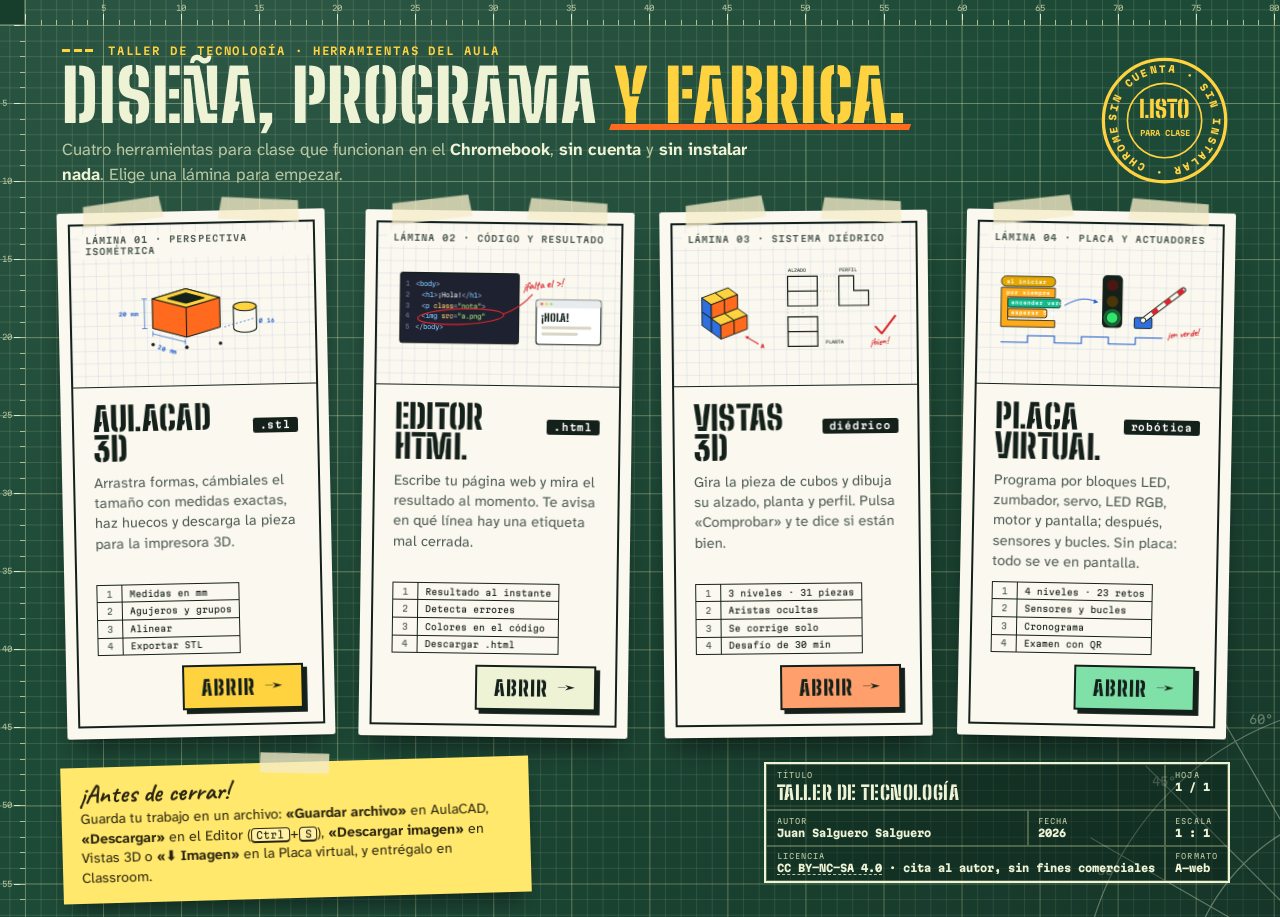
==== commit 53e61907: "Actualizar portada (2026-11-22)" ====
--- a/index.html
+++ b/index.html
@@ -336,7 +336,7 @@
             <tr><td>1</td><td>3 niveles · 31 piezas</td></tr>
             <tr><td>2</td><td>Aristas ocultas</td></tr>
             <tr><td>3</td><td>Se corrige solo</td></tr>
-            <tr><td>4</td><td>Reto de 30 min</td></tr>
+            <tr><td>4</td><td>Desafío de 30 min</td></tr>
           </table>
           <span class="go">Abrir <i>→</i></span>
         </div>
@@ -377,13 +377,13 @@
       </div>
       <div class="body">
         <h2>Placa virtual <small>robótica</small></h2>
-        <p>Programa por bloques un semáforo, un zumbador y un servo, y después sensores. Sin placa: todo se ve en pantalla.</p>
+        <p>Programa por bloques LED, zumbador, servo, LED RGB, motor y pantalla; después, sensores y bucles. Sin placa: todo se ve en pantalla.</p>
         <div class="row">
           <table class="parts" aria-label="Características">
-            <tr><td>1</td><td>LED, sonido y servo</td></tr>
-            <tr><td>2</td><td>Sensores y «si…»</td></tr>
+            <tr><td>1</td><td>4 niveles · 23 retos</td></tr>
+            <tr><td>2</td><td>Sensores y bucles</td></tr>
             <tr><td>3</td><td>Cronograma</td></tr>
-            <tr><td>4</td><td>Retos corregidos</td></tr>
+            <tr><td>4</td><td>Examen con QR</td></tr>
           </table>
           <span class="go">Abrir <i>→</i></span>
         </div>
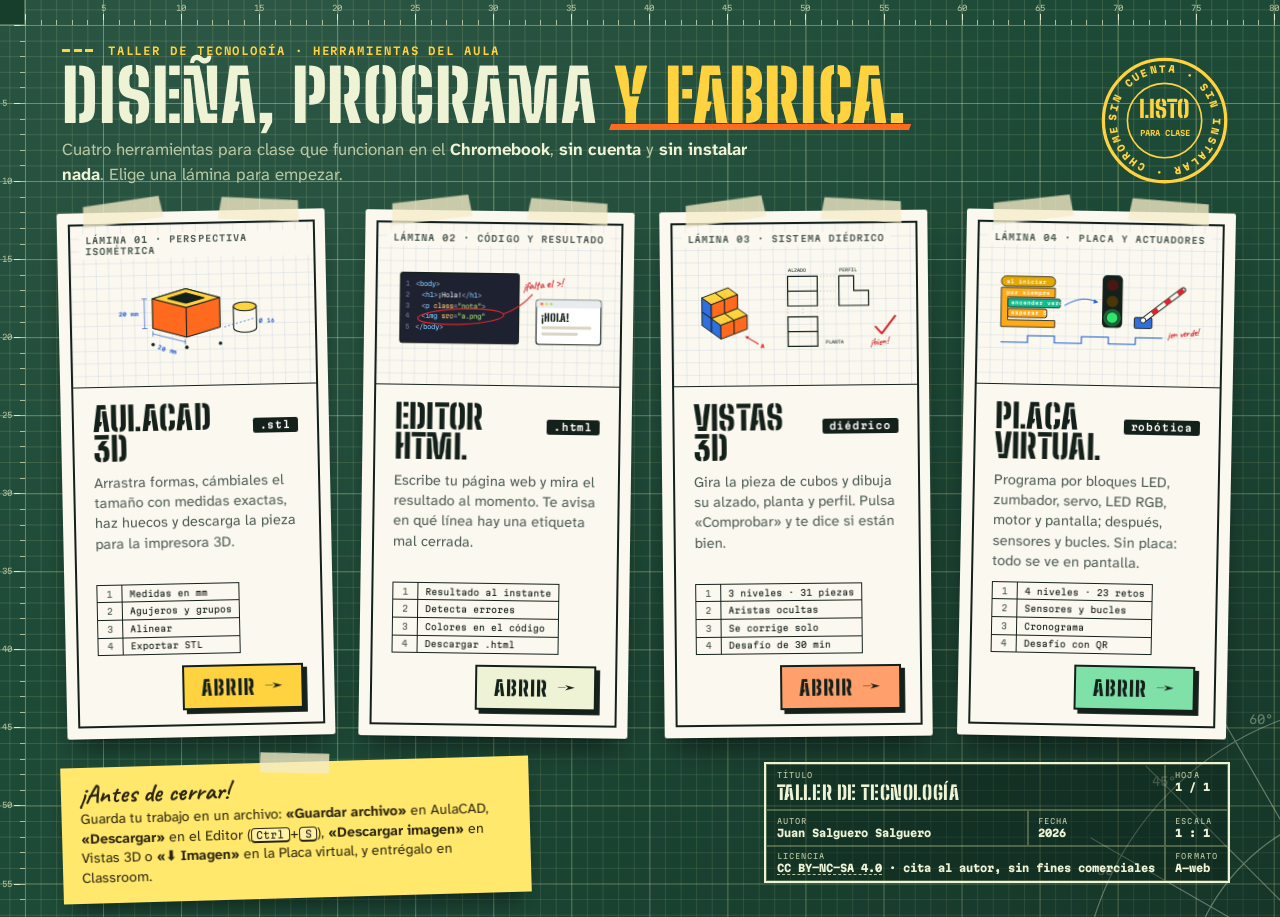
==== commit 8c823470: "Actualizar portada (2026-11-22)" ====
--- a/index.html
+++ b/index.html
@@ -383,7 +383,7 @@
             <tr><td>1</td><td>4 niveles · 23 retos</td></tr>
             <tr><td>2</td><td>Sensores y bucles</td></tr>
             <tr><td>3</td><td>Cronograma</td></tr>
-            <tr><td>4</td><td>Examen con QR</td></tr>
+            <tr><td>4</td><td>Desafío con QR</td></tr>
           </table>
           <span class="go">Abrir <i>→</i></span>
         </div>
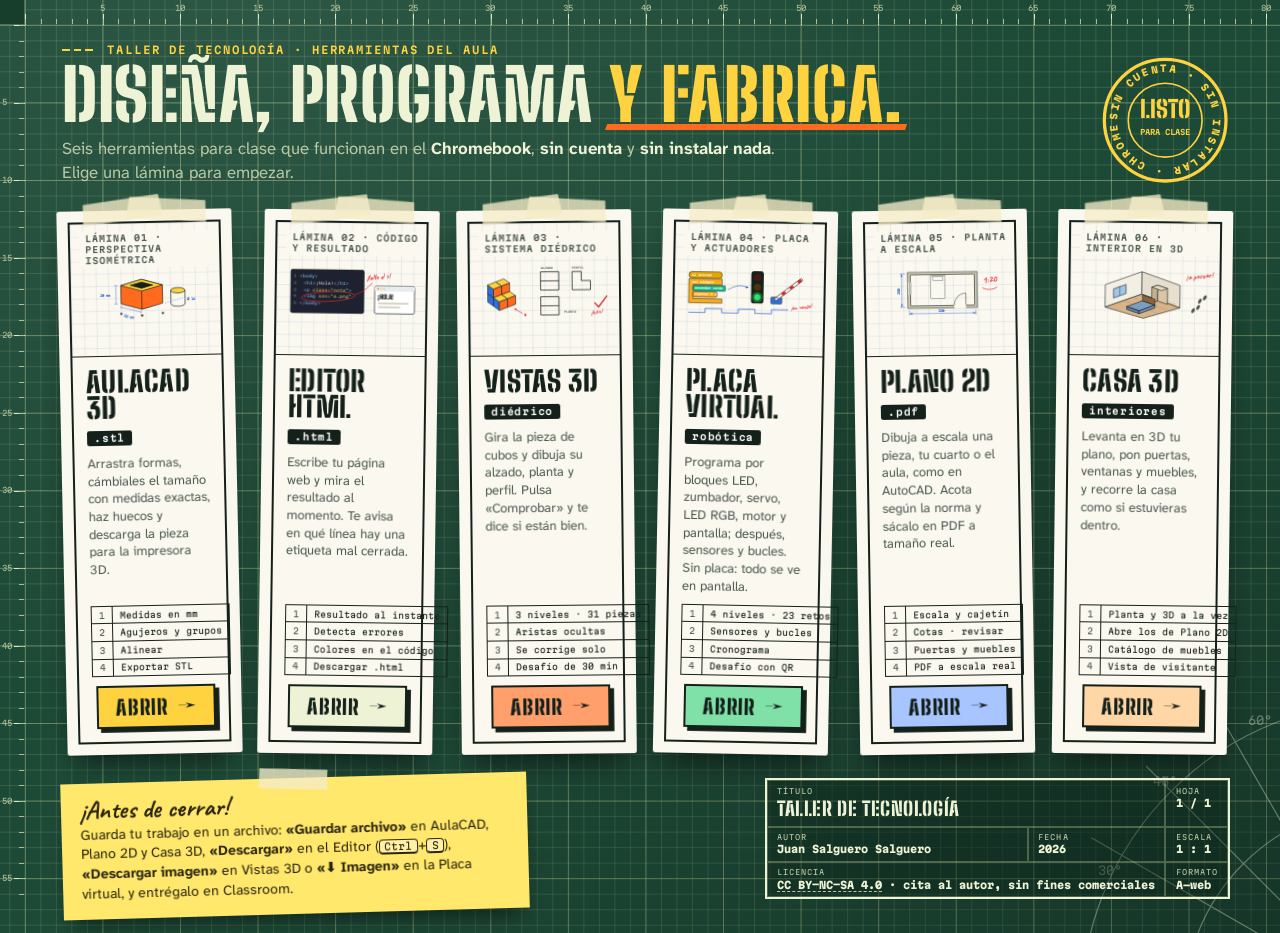
==== commit ba31e008: "Actualizar portada (2026-11-24)" ====
--- a/index.html
+++ b/index.html
@@ -6,7 +6,7 @@
 <meta name="author" content="Juan Salguero Salguero">
 <meta name="copyright" content="© 2026 Juan Salguero Salguero · CC BY-NC-SA 4.0">
 <title>Taller de Tecnología · Herramientas del aula</title>
-<meta name="description" content="AulaCAD 3D y Editor HTML: herramientas para las clases de Tecnología que funcionan en el Chromebook, sin cuenta y sin instalar nada.">
+<meta name="description" content="AulaCAD 3D, Plano 2D, Casa 3D y más: herramientas para las clases de Tecnología que funcionan en el Chromebook, sin cuenta y sin instalar nada.">
 <meta name="theme-color" content="#1d4a37">
 <link rel="icon" href="data:image/svg+xml,%3Csvg xmlns='http://www.w3.org/2000/svg' viewBox='0 0 32 32'%3E%3Crect width='32' height='32' rx='6' fill='%231d4a37'/%3E%3Cpath d='M0 8h32M0 16h32M0 24h32M8 0v32M16 0v32M24 0v32' stroke='%23e8f2b0' stroke-opacity='.25'/%3E%3Cpath d='M9 21l7 3.5 7-3.5v-9l-7-3.5-7 3.5z' fill='%23ffd23f' stroke='%2314201a' stroke-width='1.4'/%3E%3Cpath d='M9 12l7 3.5 7-3.5M16 15.5v9' stroke='%2314201a' stroke-width='1.4' fill='none'/%3E%3C/svg%3E">
 <link rel="preconnect" href="https://fonts.googleapis.com">
@@ -18,7 +18,7 @@
      Idea: una alfombrilla de corte verde (con reglas en los bordes) sobre la que hay
      dos láminas de dibujo técnico pegadas con cinta, un pósit y el cajetín de autoría.
      Todo se mide en rem, y el rem depende del ancho y del alto de la ventana:
-     en un Chromebook (1366×660) cabe entera sin desplazarse.
+     en un Chromebook (1366×660, o 1366×768 a pantalla completa) cabe entera sin desplazarse.
      =================================================================== */
   :root{
     --mat:#1d4a37; --mat-2:#173d2d; --mat-line:rgba(232,242,176,.13); --mat-line-2:rgba(232,242,176,.28);
@@ -29,7 +29,7 @@
     --body:"Atkinson Hyperlegible Next","Atkinson Hyperlegible",system-ui,sans-serif;
     --mono:"Martian Mono",ui-monospace,monospace;
     --hand:"Caveat",cursive;
-    font-size:clamp(11px, min(100vw / 82, 100vh / 56), 18px);
+    font-size:clamp(11px, min(100vw / 82, 100vh / 58), 18px);
   }
   *{box-sizing:border-box}
   html,body{margin:0;min-height:100%}
@@ -65,7 +65,7 @@
   .angles{position:fixed;right:-7rem;bottom:-7rem;width:22rem;height:22rem;pointer-events:none;opacity:.35;z-index:0}
 
   .page{position:relative;z-index:2;max-width:112rem;margin:0 auto;padding:2.8rem 3.2rem 1.2rem 4rem;display:grid;gap:1.6rem 2rem;
-    grid-template-columns:repeat(4,minmax(0,1fr));grid-template-areas:"hero hero hero hero" "a b c d" "note note block block"}
+    grid-template-columns:repeat(6,minmax(0,1fr));grid-template-areas:"hero hero hero hero hero hero" "a b c d e f" "note note note block block block";gap:1.6rem 1.5rem}
 
   /* ---------- cabecera ---------- */
   .hero{grid-area:hero;display:flex;align-items:flex-end;justify-content:space-between;gap:2rem}
@@ -88,6 +88,8 @@
   .sheet.b{grid-area:b;--r:.8deg;animation-delay:.4s}
   .sheet.c{grid-area:c;--r:-.6deg;animation-delay:.55s}
   .sheet.d{grid-area:d;--r:1.1deg;animation-delay:.7s}
+  .sheet.e{grid-area:e;--r:-.9deg;animation-delay:.85s}
+  .sheet.f{grid-area:f;--r:.7deg;animation-delay:1s}
   .sheet:hover,.sheet:focus-visible{transform:rotate(0) translateY(-.35rem);box-shadow:0 .1rem 0 rgba(0,0,0,.18),0 1.8rem 2.6rem -.6rem rgba(0,0,0,.65)}
   .sheet:focus-visible{outline:.22rem solid var(--yellow);outline-offset:.35rem}
   /* cinta adhesiva */
@@ -99,18 +101,21 @@
   .sheet.b::before,.sheet.b::after{animation-delay:1s}
   .sheet.c::before,.sheet.c::after{animation-delay:1.15s}
   .sheet.d::before,.sheet.d::after{animation-delay:1.3s}
+  .sheet.e::before,.sheet.e::after{animation-delay:1.45s}
+  .sheet.f::before,.sheet.f::after{animation-delay:1.6s}
   /* margen de la lámina */
   .frame{margin:.7rem;border:2px solid var(--ink);display:flex;flex-direction:column;flex:1}
-  .art{height:10.4rem;position:relative;border-bottom:1.5px solid var(--ink);overflow:hidden;
+  .art{height:8.6rem;position:relative;border-bottom:1.5px solid var(--ink);overflow:hidden;
     background-image:linear-gradient(var(--paper-grid) 1px,transparent 1px),linear-gradient(90deg,var(--paper-grid) 1px,transparent 1px);background-size:.8rem .8rem}
   .art svg{position:absolute;inset:0;width:100%;height:100%}
   .view{position:absolute;left:.6rem;top:.5rem;font-family:var(--mono);font-size:.56rem;font-weight:600;letter-spacing:.12em;color:var(--ink-2);background:var(--paper);padding:.1rem .35rem;z-index:1}
-  .body{padding:1rem 1.2rem .9rem;display:flex;flex-direction:column;gap:.6rem;flex:1}
-  h2{font-family:var(--display);font-weight:900;font-size:2.15rem;line-height:.9;text-transform:uppercase;letter-spacing:.01em;margin:0;display:flex;align-items:baseline;gap:.6rem}
+  .body{padding:.8rem .85rem .8rem;display:flex;flex-direction:column;gap:.6rem;flex:1}
+  h2{font-family:var(--display);font-weight:900;font-size:1.85rem;flex-wrap:wrap;line-height:.9;text-transform:uppercase;letter-spacing:.01em;margin:0;display:flex;align-items:baseline;gap:.6rem}
   h2 small{font-family:var(--mono);font-weight:600;font-size:.62rem;letter-spacing:.08em;color:#fff;background:var(--ink);padding:.2rem .45rem;border-radius:.15rem;text-transform:lowercase}
-  .body p{margin:0;font-size:.92rem;line-height:1.42;color:var(--ink-2)}
-  .row{display:flex;flex-wrap:wrap;align-items:flex-end;justify-content:space-between;gap:.7rem;margin-top:auto}
+  .body p{margin:0;font-size:.84rem;line-height:1.36;color:var(--ink-2)}
+  .row{display:flex;flex-direction:column;align-items:stretch;gap:.55rem;margin-top:auto}
   .row .go{margin-left:auto}
+  .parts{width:100%}
   /* lista de características, como una lista de piezas */
   .parts{border-collapse:collapse;font-family:var(--mono);font-size:.55rem;color:var(--ink)}
   .parts td{border:1px solid var(--ink);padding:.18rem .45rem;white-space:nowrap}
@@ -120,6 +125,8 @@
   .sheet.b .go{background:var(--chalk)}
   .sheet.c .go{background:#ff9f6b}
   .sheet.d .go{background:#7fe0a8}
+  .sheet.e .go{background:#a9c5ff}
+  .sheet.f .go{background:#ffd6a5}
   .go i{font-style:normal;transition:transform .2s}
   .sheet:hover .go{transform:translate(-.1rem,-.1rem);box-shadow:.35rem .35rem 0 var(--ink)}
   .sheet:hover .go i{transform:translateX(.35rem)}
@@ -154,7 +161,7 @@
   /* ---------- pantallas estrechas ---------- */
   @media (max-width:760px){
     :root{font-size:14px}
-    .page{grid-template-columns:minmax(0,1fr);grid-template-areas:"hero" "a" "b" "c" "d" "note" "block";padding:2.6rem 1.2rem 1.5rem 2.4rem}
+    .page{grid-template-columns:minmax(0,1fr);grid-template-areas:"hero" "a" "b" "c" "d" "e" "f" "note" "block";padding:2.6rem 1.2rem 1.5rem 2.4rem}
     .hero > div{min-width:0}
     .tag{letter-spacing:.08em;flex-wrap:wrap}
     .row{flex-direction:column;align-items:stretch}
@@ -166,7 +173,7 @@
     h1{font-size:3.1rem}
     .block{justify-self:stretch}
   }
-  /* en pantallas anchas el titular va en una sola línea para que quepan las cuatro láminas */
+  /* en pantallas anchas el titular va en una sola línea para que quepan las seis láminas */
   @media (min-width:761px){ h1 br{display:none} }
   @media (prefers-reduced-motion:reduce){*,*::before,*::after{animation:none !important;transition:none !important}.ink{stroke-dashoffset:0}}
 </style>
@@ -188,7 +195,7 @@
     <div>
       <p class="tag">Taller de Tecnología · Herramientas del aula</p>
       <h1>Diseña, programa <br><span class="hi">y fabrica.</span></h1>
-      <p class="lead">Cuatro herramientas para clase que funcionan en el <b>Chromebook</b>, <b>sin cuenta</b> y <b>sin instalar nada</b>. Elige una lámina para empezar.</p>
+      <p class="lead">Seis herramientas para clase que funcionan en el <b>Chromebook</b>, <b>sin cuenta</b> y <b>sin instalar nada</b>. Elige una lámina para empezar.</p>
     </div>
     <div class="stamp" aria-label="Funciona en Chromebook y Linux, sin iniciar sesión y se guarda solo">
       <svg viewBox="0 0 120 120" aria-hidden="true">
@@ -391,9 +398,103 @@
     </div>
   </a>
 
+  <!-- Lámina 05: Plano 2D -->
+  <a class="sheet e" href="https://jsalsal003.github.io/aulacad/plano/">
+    <div class="frame">
+      <div class="art" aria-hidden="true">
+        <span class="view">LÁMINA 05 · PLANTA A ESCALA</span>
+        <svg viewBox="0 0 360 140" preserveAspectRatio="xMidYMid meet" font-family="Martian Mono, monospace">
+          <!-- habitación: paredes con su grosor -->
+          <path d="M104 32h160v80H104z" fill="none" stroke="#14201a" stroke-width="8"/>
+          <path d="M104 32h160v80H104z" fill="none" stroke="#cfc8b6" stroke-width="5.4"/>
+          <!-- ventana en la pared izquierda -->
+          <rect x="99" y="52" width="10" height="30" fill="#fbf8ef"/>
+          <path d="M100 52v30M108 52v30M104 52v30" stroke="#14201a" stroke-width="1"/>
+          <!-- puerta en la pared de abajo -->
+          <rect x="212" y="107" width="28" height="10" fill="#fbf8ef"/>
+          <path d="M240 108V80M240 80a28 28 0 0 0-28 28" fill="none" stroke="#14201a" stroke-width="1.1"/>
+          <!-- cama -->
+          <rect x="156" y="37" width="34" height="56" fill="#fbf8ef" stroke="#3d4b44" stroke-width="1"/>
+          <rect x="161" y="40" width="24" height="9" fill="none" stroke="#3d4b44" stroke-width=".9"/>
+          <!-- cotas en tinta azul -->
+          <g class="ink" stroke="#1f5bd0" stroke-width="1" fill="none">
+            <path d="M104 120v12M264 120v12M104 128h160"/>
+            <path d="M94 32H82M94 112H82M86 32v80"/>
+          </g>
+          <path d="M104 128l7-2.2v4.4zM264 128l-7-2.2v4.4zM86 32l-2.2 7h4.4zM86 112l-2.2-7h4.4z" fill="#1f5bd0"/>
+          <g font-size="8" font-weight="600" fill="#1f5bd0"><text x="174" y="125">320</text><text x="83" y="81" transform="rotate(-90 83 81)">280</text></g>
+          <text x="282" y="58" font-family="Caveat, cursive" font-weight="700" font-size="22" fill="#d7262c" transform="rotate(-8 282 58)">1:20</text>
+          <path class="ink" d="M280 68 c 10 6, 26 6, 36 -2" fill="none" stroke="#d7262c" stroke-width="1.6"/>
+        </svg>
+      </div>
+      <div class="body">
+        <h2>Plano 2D <small>.pdf</small></h2>
+        <p>Dibuja a escala una pieza, tu cuarto o el aula, como en AutoCAD. Acota según la norma y sácalo en PDF a tamaño real.</p>
+        <div class="row">
+          <table class="parts" aria-label="Características">
+            <tr><td>1</td><td>Escala y cajetín</td></tr>
+            <tr><td>2</td><td>Cotas · revisar</td></tr>
+            <tr><td>3</td><td>Puertas y muebles</td></tr>
+            <tr><td>4</td><td>PDF a escala real</td></tr>
+          </table>
+          <span class="go">Abrir <i>→</i></span>
+        </div>
+      </div>
+    </div>
+  </a>
+
+  <!-- Lámina 06: Casa 3D -->
+  <a class="sheet f" href="https://jsalsal003.github.io/aulacad/casa3d/">
+    <div class="frame">
+      <div class="art" aria-hidden="true">
+        <span class="view">LÁMINA 06 · INTERIOR EN 3D</span>
+        <svg viewBox="0 0 360 140" preserveAspectRatio="xMidYMid meet">
+          <g stroke="#14201a" stroke-width="1.4" stroke-linejoin="round">
+            <!-- dos paredes y el suelo de parqué -->
+            <path d="M84 84V30L172 -2V52Z" fill="#f4efe4" transform="translate(0 30)"/>
+            <path d="M172 82V28L264 60V114Z" fill="#e6dfd0"/>
+            <path d="M172 82L84 114L176 140L264 114Z" fill="#d9b48a" transform="translate(0 -0)"/>
+            <path d="M150 90L240 122M128 98L212 128M196 86L254 106" stroke="#b58a5e" stroke-width=".8"/>
+            <!-- ventana -->
+            <path d="M104 92V70L134 59V81Z" fill="#9fc6e8"/>
+            <path d="M119 64V86" stroke-width="1"/>
+            <!-- armario -->
+            <path d="M210 98V60l24 8v38z" fill="#d9c6a5"/>
+            <path d="M210 98l-14 5V65l14-5z" fill="#c4b08e"/>
+            <path d="M196 65l14-5 24 8-14 5z" fill="#e8d9bd"/>
+            <!-- cama -->
+            <path d="M136 112l38-14 30 10-38 14z" fill="#7d9cc0"/>
+            <path d="M136 112v7l30 10v-7z" fill="#5d7ca0"/>
+            <path d="M166 122v7l38-14v-7z" fill="#6d8cb0"/>
+            <path d="M174 98v-14l30 10v14z" fill="#8a6440"/>
+          </g>
+          <!-- huellas: vista de visitante -->
+          <g fill="#14201a" opacity=".75">
+            <ellipse cx="296" cy="120" rx="3.6" ry="6.5" transform="rotate(30 296 120)"/><ellipse cx="308" cy="112" rx="3.6" ry="6.5" transform="rotate(30 308 112)"/>
+            <ellipse cx="312" cy="97" rx="3.6" ry="6.5" transform="rotate(30 312 97)"/><ellipse cx="324" cy="89" rx="3.6" ry="6.5" transform="rotate(30 324 89)"/>
+          </g>
+          <text x="280" y="46" font-family="Caveat, cursive" font-weight="700" font-size="18" fill="#d7262c" transform="rotate(-6 280 46)">¡a pasear!</text>
+        </svg>
+      </div>
+      <div class="body">
+        <h2>Casa 3D <small>interiores</small></h2>
+        <p>Levanta en 3D tu plano, pon puertas, ventanas y muebles, y recorre la casa como si estuvieras dentro.</p>
+        <div class="row">
+          <table class="parts" aria-label="Características">
+            <tr><td>1</td><td>Planta y 3D a la vez</td></tr>
+            <tr><td>2</td><td>Abre los de Plano 2D</td></tr>
+            <tr><td>3</td><td>Catálogo de muebles</td></tr>
+            <tr><td>4</td><td>Vista de visitante</td></tr>
+          </table>
+          <span class="go">Abrir <i>→</i></span>
+        </div>
+      </div>
+    </div>
+  </a>
+
   <aside class="note">
     <h3>¡Antes de cerrar!</h3>
-    <p>Guarda tu trabajo en un archivo: <b>«Guardar archivo»</b> en AulaCAD, <b>«Descargar»</b> en el Editor (<kbd>Ctrl</kbd>+<kbd>S</kbd>), <b>«Descargar imagen»</b> en Vistas 3D o <b>«⬇ Imagen»</b> en la Placa virtual, y entrégalo en Classroom.</p>
+    <p>Guarda tu trabajo en un archivo: <b>«Guardar archivo»</b> en AulaCAD, Plano 2D y Casa 3D, <b>«Descargar»</b> en el Editor (<kbd>Ctrl</kbd>+<kbd>S</kbd>), <b>«Descargar imagen»</b> en Vistas 3D o <b>«⬇ Imagen»</b> en la Placa virtual, y entrégalo en Classroom.</p>
   </aside>
 
   <footer class="block" aria-label="Autoría y licencia">
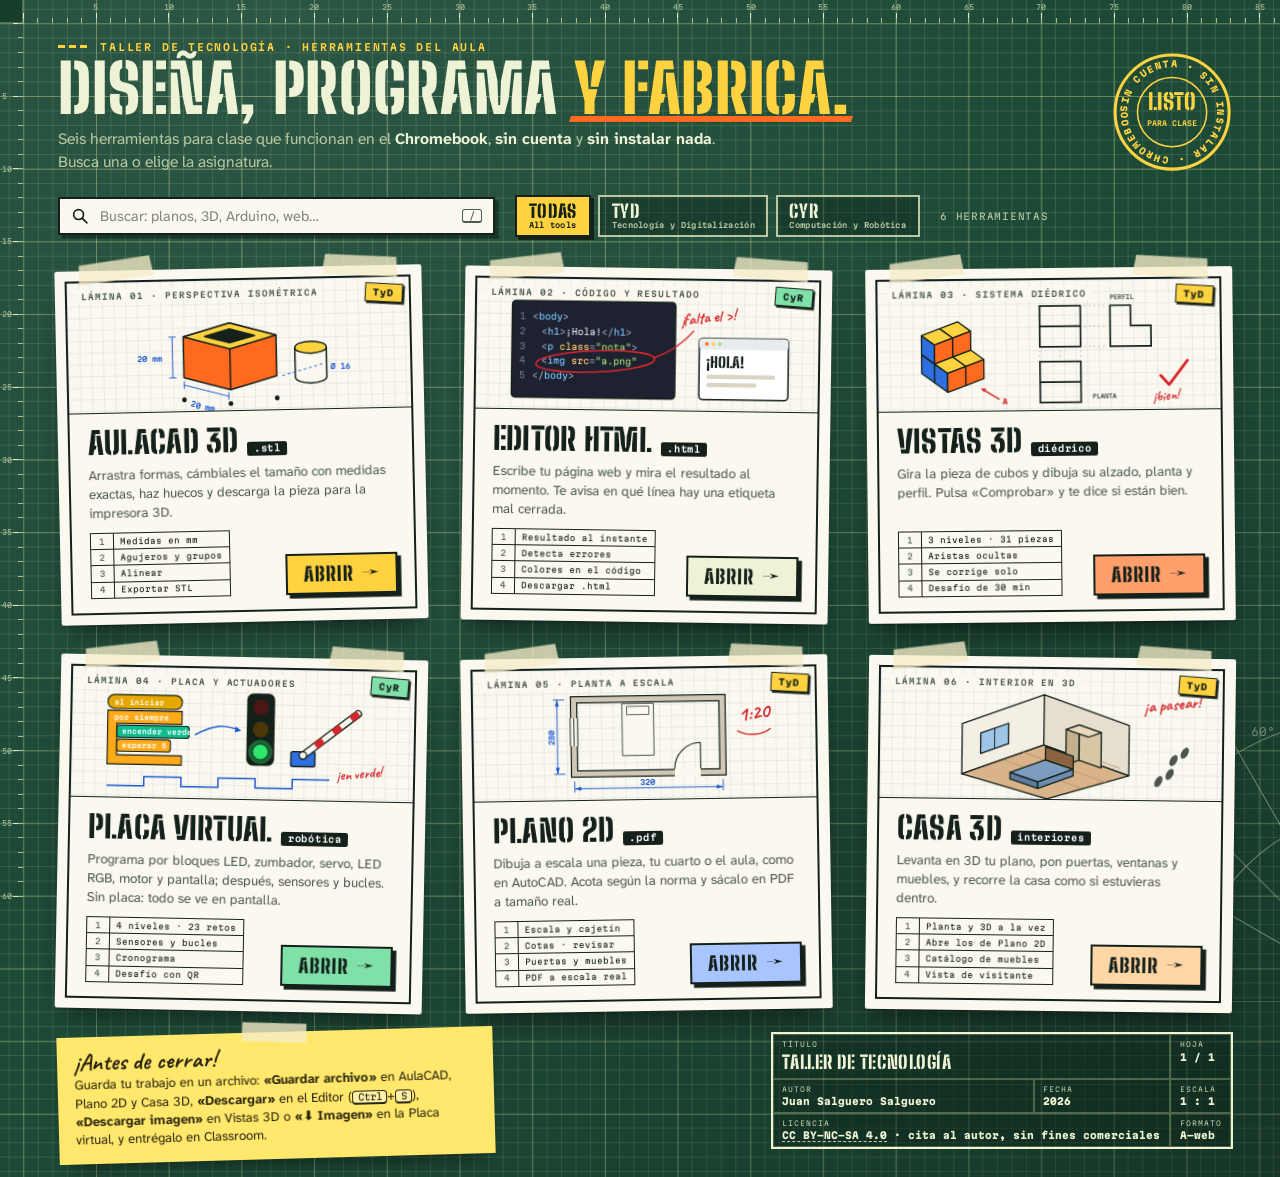
==== commit 8ba58a9b: "Actualizar portada (2026-11-24)" ====
--- a/index.html
+++ b/index.html
@@ -29,7 +29,7 @@
     --body:"Atkinson Hyperlegible Next","Atkinson Hyperlegible",system-ui,sans-serif;
     --mono:"Martian Mono",ui-monospace,monospace;
     --hand:"Caveat",cursive;
-    font-size:clamp(11px, min(100vw / 82, 100vh / 58), 18px);
+    font-size:clamp(12px, min(100vw / 88, 100vh / 44), 17px);
   }
   *{box-sizing:border-box}
   html,body{margin:0;min-height:100%}
@@ -65,7 +65,9 @@
   .angles{position:fixed;right:-7rem;bottom:-7rem;width:22rem;height:22rem;pointer-events:none;opacity:.35;z-index:0}
 
   .page{position:relative;z-index:2;max-width:112rem;margin:0 auto;padding:2.8rem 3.2rem 1.2rem 4rem;display:grid;gap:1.6rem 2rem;
-    grid-template-columns:repeat(6,minmax(0,1fr));grid-template-areas:"hero hero hero hero hero hero" "a b c d e f" "note note note block block block";gap:1.6rem 1.5rem}
+    grid-template-columns:minmax(0,1fr) minmax(0,1fr);grid-template-areas:"hero hero" "busca busca" "laminas laminas" "note block";gap:1.5rem 2rem}
+  .laminas{grid-area:laminas;display:grid;grid-template-columns:repeat(3,minmax(0,1fr));gap:2.4rem 2.6rem;padding-top:.6rem}
+  .vacio{grid-column:1/-1;font-family:var(--hand);font-size:1.9rem;color:var(--yellow);margin:.5rem 0 1rem;transform:rotate(-1.5deg)}
 
   /* ---------- cabecera ---------- */
   .hero{grid-area:hero;display:flex;align-items:flex-end;justify-content:space-between;gap:2rem}
@@ -84,12 +86,12 @@
     border-radius:.15rem;box-shadow:0 .1rem 0 rgba(0,0,0,.18),0 1.1rem 1.8rem -.6rem rgba(0,0,0,.55);
     transform:rotate(var(--r));transition:transform .25s cubic-bezier(.3,1.4,.5,1),box-shadow .25s;
     animation:drop .7s cubic-bezier(.2,.9,.25,1.15) both}
-  .sheet.a{grid-area:a;animation-delay:.25s}
-  .sheet.b{grid-area:b;--r:.8deg;animation-delay:.4s}
-  .sheet.c{grid-area:c;--r:-.6deg;animation-delay:.55s}
-  .sheet.d{grid-area:d;--r:1.1deg;animation-delay:.7s}
-  .sheet.e{grid-area:e;--r:-.9deg;animation-delay:.85s}
-  .sheet.f{grid-area:f;--r:.7deg;animation-delay:1s}
+  .sheet.a{animation-delay:.25s}
+  .sheet.b{--r:.8deg;animation-delay:.4s}
+  .sheet.c{--r:-.6deg;animation-delay:.55s}
+  .sheet.d{--r:1.1deg;animation-delay:.7s}
+  .sheet.e{--r:-.9deg;animation-delay:.85s}
+  .sheet.f{--r:.7deg;animation-delay:1s}
   .sheet:hover,.sheet:focus-visible{transform:rotate(0) translateY(-.35rem);box-shadow:0 .1rem 0 rgba(0,0,0,.18),0 1.8rem 2.6rem -.6rem rgba(0,0,0,.65)}
   .sheet:focus-visible{outline:.22rem solid var(--yellow);outline-offset:.35rem}
   /* cinta adhesiva */
@@ -105,17 +107,38 @@
   .sheet.f::before,.sheet.f::after{animation-delay:1.6s}
   /* margen de la lámina */
   .frame{margin:.7rem;border:2px solid var(--ink);display:flex;flex-direction:column;flex:1}
-  .art{height:8.6rem;position:relative;border-bottom:1.5px solid var(--ink);overflow:hidden;
+  .art{height:9rem;position:relative;border-bottom:1.5px solid var(--ink);overflow:hidden;
     background-image:linear-gradient(var(--paper-grid) 1px,transparent 1px),linear-gradient(90deg,var(--paper-grid) 1px,transparent 1px);background-size:.8rem .8rem}
   .art svg{position:absolute;inset:0;width:100%;height:100%}
   .view{position:absolute;left:.6rem;top:.5rem;font-family:var(--mono);font-size:.56rem;font-weight:600;letter-spacing:.12em;color:var(--ink-2);background:var(--paper);padding:.1rem .35rem;z-index:1}
-  .body{padding:.8rem .85rem .8rem;display:flex;flex-direction:column;gap:.6rem;flex:1}
-  h2{font-family:var(--display);font-weight:900;font-size:1.85rem;flex-wrap:wrap;line-height:.9;text-transform:uppercase;letter-spacing:.01em;margin:0;display:flex;align-items:baseline;gap:.6rem}
+  .body{padding:1rem 1.2rem .95rem;display:flex;flex-direction:column;gap:.6rem;flex:1}
+  h2{font-family:var(--display);font-weight:900;font-size:2.15rem;flex-wrap:wrap;line-height:.9;text-transform:uppercase;letter-spacing:.01em;margin:0;display:flex;align-items:baseline;gap:.6rem}
   h2 small{font-family:var(--mono);font-weight:600;font-size:.62rem;letter-spacing:.08em;color:#fff;background:var(--ink);padding:.2rem .45rem;border-radius:.15rem;text-transform:lowercase}
-  .body p{margin:0;font-size:.84rem;line-height:1.36;color:var(--ink-2)}
-  .row{display:flex;flex-direction:column;align-items:stretch;gap:.55rem;margin-top:auto}
+  .body p{margin:0;font-size:.92rem;line-height:1.42;color:var(--ink-2)}
+  .row{display:flex;flex-wrap:wrap;align-items:flex-end;justify-content:space-between;gap:.7rem;margin-top:auto}
   .row .go{margin-left:auto}
-  .parts{width:100%}
+  .sheet[hidden]{display:none}
+  /* etiqueta de la asignatura, como una pegatina en la esquina de la lámina */
+  .asig{position:absolute;right:1.3rem;top:1.25rem;z-index:2;font-family:var(--mono);font-size:.6rem;font-weight:800;letter-spacing:.12em;padding:.2rem .5rem;border:1.5px solid var(--ink);color:var(--ink);transform:rotate(4deg);box-shadow:.12rem .12rem 0 var(--ink)}
+  .asig.tyd{background:var(--yellow)} .asig.cyr{background:#7fe0a8}
+  /* buscador: una regla de dibujo con la lupa y las asignaturas como pestañas de cinta */
+  .busca{grid-area:busca;display:flex;flex-wrap:wrap;align-items:center;gap:.9rem 1.4rem;animation:fade .6s .2s both}
+  .campo-busca{flex:1 1 20rem;max-width:30rem;display:flex;align-items:center;gap:.6rem;background:var(--paper);border:2px solid var(--ink);box-shadow:.25rem .25rem 0 rgba(0,0,0,.35);padding:.45rem .75rem;color:var(--ink)}
+  .campo-busca svg{width:1.25rem;height:1.25rem;flex:none}
+  .campo-busca input{flex:1;min-width:0;border:0;background:transparent;font:inherit;font-size:1rem;color:var(--ink);outline:none}
+  .campo-busca input::placeholder{color:#7d877f}
+  .campo-busca kbd{font-family:var(--mono);font-size:.65rem;border:1px solid var(--ink-2);border-bottom-width:2px;border-radius:.2rem;padding:0 .35rem;color:var(--ink-2)}
+  .campo-busca:focus-within{outline:.2rem solid var(--yellow);outline-offset:.2rem}
+  .filtros{display:flex;gap:.5rem;flex-wrap:wrap}
+  .filtros button{font:inherit;cursor:pointer;display:flex;flex-direction:column;align-items:flex-start;gap:.1rem;padding:.35rem .8rem .4rem;border:2px solid var(--chalk-2);background:rgba(10,30,22,.35);color:var(--chalk);font-family:var(--display);font-weight:900;font-size:1.25rem;letter-spacing:.04em;text-transform:uppercase;line-height:1;transition:transform .15s,background .15s}
+  .filtros button small{font-family:var(--mono);font-weight:600;font-size:.52rem;letter-spacing:.04em;text-transform:none;color:var(--chalk-2)}
+  .filtros button:hover{transform:translateY(-.1rem);border-color:var(--chalk)}
+  .filtros button.on{background:var(--yellow);border-color:var(--ink);color:var(--ink);box-shadow:.2rem .2rem 0 var(--ink)}
+  .filtros button.on small{color:var(--ink)}
+  .filtros button[data-f="cyr"].on{background:#7fe0a8}
+  .filtros button:focus-visible{outline:.2rem solid var(--yellow);outline-offset:.2rem}
+  .cuenta{font-family:var(--mono);font-size:.65rem;color:var(--chalk-2);letter-spacing:.08em;text-transform:uppercase}
+  @media (max-width:1100px){ .laminas{grid-template-columns:repeat(2,minmax(0,1fr))} }
   /* lista de características, como una lista de piezas */
   .parts{border-collapse:collapse;font-family:var(--mono);font-size:.55rem;color:var(--ink)}
   .parts td{border:1px solid var(--ink);padding:.18rem .45rem;white-space:nowrap}
@@ -161,10 +184,12 @@
   /* ---------- pantallas estrechas ---------- */
   @media (max-width:760px){
     :root{font-size:14px}
-    .page{grid-template-columns:minmax(0,1fr);grid-template-areas:"hero" "a" "b" "c" "d" "e" "f" "note" "block";padding:2.6rem 1.2rem 1.5rem 2.4rem}
+    .page{grid-template-columns:minmax(0,1fr);grid-template-areas:"hero" "busca" "laminas" "note" "block";padding:2.6rem 1.2rem 1.5rem 2.4rem}
     .hero > div{min-width:0}
     .tag{letter-spacing:.08em;flex-wrap:wrap}
     .row{flex-direction:column;align-items:stretch}
+    .laminas{grid-template-columns:minmax(0,1fr)}
+    .campo-busca{max-width:none}
     .parts td{white-space:normal}
     .go{justify-content:center}
     .art{height:9.5rem}
@@ -173,7 +198,7 @@
     h1{font-size:3.1rem}
     .block{justify-self:stretch}
   }
-  /* en pantallas anchas el titular va en una sola línea para que quepan las seis láminas */
+  /* en pantallas anchas el titular va en una sola línea para que quepan el titular entero */
   @media (min-width:761px){ h1 br{display:none} }
   @media (prefers-reduced-motion:reduce){*,*::before,*::after{animation:none !important;transition:none !important}.ink{stroke-dashoffset:0}}
 </style>
@@ -195,7 +220,7 @@
     <div>
       <p class="tag">Taller de Tecnología · Herramientas del aula</p>
       <h1>Diseña, programa <br><span class="hi">y fabrica.</span></h1>
-      <p class="lead">Seis herramientas para clase que funcionan en el <b>Chromebook</b>, <b>sin cuenta</b> y <b>sin instalar nada</b>. Elige una lámina para empezar.</p>
+      <p class="lead">Seis herramientas para clase que funcionan en el <b>Chromebook</b>, <b>sin cuenta</b> y <b>sin instalar nada</b>. Busca una o elige la asignatura.</p>
     </div>
     <div class="stamp" aria-label="Funciona en Chromebook y Linux, sin iniciar sesión y se guarda solo">
       <svg viewBox="0 0 120 120" aria-hidden="true">
@@ -209,8 +234,21 @@
     </div>
   </header>
 
+  <!-- Buscador y filtro por asignatura (se puede enlazar directamente: …/#tyd o …/#cyr) -->
+  <div class="busca" role="search">
+    <label class="campo-busca"><svg viewBox="0 0 24 24" fill="none" stroke="currentColor" stroke-width="2.2" stroke-linecap="round" aria-hidden="true"><circle cx="10" cy="10" r="6.5"/><path d="M15 15l6 6"/></svg><input id="q" type="search" placeholder="Buscar: planos, 3D, Arduino, web…" aria-label="Buscar una herramienta" autocomplete="off" spellcheck="false"><kbd>/</kbd></label>
+    <div class="filtros" role="group" aria-label="Asignatura">
+      <button type="button" data-f="todas" class="on" aria-pressed="true">Todas<small>All tools</small></button>
+      <button type="button" data-f="tyd" aria-pressed="false">TyD<small>Tecnología y Digitalización</small></button>
+      <button type="button" data-f="cyr" aria-pressed="false">CyR<small>Computación y Robótica</small></button>
+    </div>
+    <span class="cuenta" id="cuenta" aria-live="polite">6 herramientas</span>
+  </div>
+
+  <div class="laminas" id="laminas">
   <!-- Lámina 01: AulaCAD 3D -->
-  <a class="sheet a" href="https://jsalsal003.github.io/aulacad/">
+  <a class="sheet a" href="https://jsalsal003.github.io/aulacad/" data-asig="tyd" data-buscar="diseño 3d impresión impresora stl tinkercad pieza modelado">
+    <span class="asig tyd" title="Tecnología y Digitalización">TyD</span>
     <div class="frame">
       <div class="art" aria-hidden="true">
         <span class="view">LÁMINA 01 · PERSPECTIVA ISOMÉTRICA</span>
@@ -259,7 +297,8 @@
   </a>
 
   <!-- Lámina 02: Editor HTML -->
-  <a class="sheet b" href="https://jsalsal003.github.io/aulacad/editor-html/">
+  <a class="sheet b" href="https://jsalsal003.github.io/aulacad/editor-html/" data-asig="cyr" data-buscar="web página html css etiquetas código programación">
+    <span class="asig cyr" title="Computación y Robótica">CyR</span>
     <div class="frame">
       <div class="art" aria-hidden="true">
         <span class="view">LÁMINA 02 · CÓDIGO Y RESULTADO</span>
@@ -300,7 +339,8 @@
   </a>
 
   <!-- Lámina 03: Vistas 3D -->
-  <a class="sheet c" href="https://jsalsal003.github.io/aulacad/vistas/">
+  <a class="sheet c" href="https://jsalsal003.github.io/aulacad/vistas/" data-asig="tyd" data-buscar="diédrico vistas alzado planta perfil dibujo técnico cubos">
+    <span class="asig tyd" title="Tecnología y Digitalización">TyD</span>
     <div class="frame">
       <div class="art" aria-hidden="true">
         <span class="view">LÁMINA 03 · SISTEMA DIÉDRICO</span>
@@ -352,7 +392,8 @@
   </a>
 
   <!-- Lámina 04: Placa virtual -->
-  <a class="sheet d" href="https://jsalsal003.github.io/aulacad/robotica/">
+  <a class="sheet d" href="https://jsalsal003.github.io/aulacad/robotica/" data-asig="cyr" data-buscar="arduino bitbloq bloques programar led sensores zumbador servo robótica placa">
+    <span class="asig cyr" title="Computación y Robótica">CyR</span>
     <div class="frame">
       <div class="art" aria-hidden="true">
         <span class="view">LÁMINA 04 · PLACA Y ACTUADORES</span>
@@ -399,7 +440,8 @@
   </a>
 
   <!-- Lámina 05: Plano 2D -->
-  <a class="sheet e" href="https://jsalsal003.github.io/aulacad/plano/">
+  <a class="sheet e" href="https://jsalsal003.github.io/aulacad/plano/" data-asig="tyd" data-buscar="autocad plano escala cotas acotar dibujo técnico vivienda dormitorio pdf">
+    <span class="asig tyd" title="Tecnología y Digitalización">TyD</span>
     <div class="frame">
       <div class="art" aria-hidden="true">
         <span class="view">LÁMINA 05 · PLANTA A ESCALA</span>
@@ -444,7 +486,8 @@
   </a>
 
   <!-- Lámina 06: Casa 3D -->
-  <a class="sheet f" href="https://jsalsal003.github.io/aulacad/casa3d/">
+  <a class="sheet f" href="https://jsalsal003.github.io/aulacad/casa3d/" data-asig="tyd" data-buscar="vivienda casa interiores muebles habitación planos sweet home 3d">
+    <span class="asig tyd" title="Tecnología y Digitalización">TyD</span>
     <div class="frame">
       <div class="art" aria-hidden="true">
         <span class="view">LÁMINA 06 · INTERIOR EN 3D</span>
@@ -492,6 +535,9 @@
     </div>
   </a>
 
+  <p class="vacio" id="vacio" hidden></p>
+  </div>
+
   <aside class="note">
     <h3>¡Antes de cerrar!</h3>
     <p>Guarda tu trabajo en un archivo: <b>«Guardar archivo»</b> en AulaCAD, Plano 2D y Casa 3D, <b>«Descargar»</b> en el Editor (<kbd>Ctrl</kbd>+<kbd>S</kbd>), <b>«Descargar imagen»</b> en Vistas 3D o <b>«⬇ Imagen»</b> en la Placa virtual, y entrégalo en Classroom.</p>
@@ -525,5 +571,40 @@
     all(); addEventListener('resize', all);
   })();
 </script>
+<script>
+  // Buscador y filtro por asignatura. El filtro elegido se recuerda en este navegador y se puede enlazar con #tyd o #cyr.
+  (function () {
+    var q = document.getElementById('q'), botones = [].slice.call(document.querySelectorAll('.filtros button'));
+    var laminas = [].slice.call(document.querySelectorAll('.laminas .sheet')), cuenta = document.getElementById('cuenta'), vacio = document.getElementById('vacio');
+    var NOMBRES = { tyd: 'Tecnología y Digitalización', cyr: 'Computación y Robótica' };
+    var filtro = 'todas';
+    function normal(t) { return String(t).toLowerCase().normalize('NFD').replace(/[\u0300-\u036f]/g, ''); }
+    laminas.forEach(function (l) { l._texto = normal(l.textContent + ' ' + (l.dataset.buscar || '') + ' ' + (NOMBRES[l.dataset.asig] || '') + ' ' + l.dataset.asig); });
+    function aplicar(guardar) {
+      var palabras = normal(q.value).split(/\s+/).filter(Boolean), n = 0;
+      laminas.forEach(function (l) {
+        var ok = (filtro === 'todas' || l.dataset.asig === filtro) && palabras.every(function (p) { var sin = p.replace(/(es|s)$/, ''); return l._texto.indexOf(p) >= 0 || (sin.length >= 3 && l._texto.indexOf(sin) >= 0); });
+        l.hidden = !ok; if (ok) n++;
+      });
+      botones.forEach(function (b) { var on = b.dataset.f === filtro; b.classList.toggle('on', on); b.setAttribute('aria-pressed', on); });
+      cuenta.textContent = n === 1 ? '1 herramienta' : n + ' herramientas';
+      vacio.hidden = n > 0;
+      if (!n) vacio.textContent = 'No hay ninguna herramienta' + (q.value.trim() ? ' con «' + q.value.trim() + '»' : '') + (filtro !== 'todas' ? ' en ' + NOMBRES[filtro] : '') + '.';
+      if (guardar) {
+        try { localStorage.setItem('portada.asignatura', filtro); } catch (e) { /* sin almacenamiento: no pasa nada */ }
+        try { history.replaceState(null, '', filtro === 'todas' ? location.pathname : '#' + filtro); } catch (e) { /* nada */ }
+      }
+    }
+    botones.forEach(function (b) { b.addEventListener('click', function () { filtro = b.dataset.f; aplicar(true); }); });
+    q.addEventListener('input', function () { aplicar(false); });
+    q.addEventListener('keydown', function (ev) { if (ev.key === 'Escape') { q.value = ''; aplicar(false); q.blur(); } });
+    document.addEventListener('keydown', function (ev) { if (ev.key === '/' && document.activeElement !== q) { ev.preventDefault(); q.focus(); } });
+    var h = location.hash.replace('#', '').toLowerCase();
+    if (NOMBRES[h]) filtro = h;
+    else { try { var g = localStorage.getItem('portada.asignatura'); if (g === 'todas' || NOMBRES[g]) filtro = g; } catch (e) { /* nada */ } }
+    window.addEventListener('hashchange', function () { var x = location.hash.replace('#', '').toLowerCase(); filtro = NOMBRES[x] ? x : 'todas'; aplicar(false); });
+    aplicar(false);
+  })();
+</script>
 </body>
 </html>
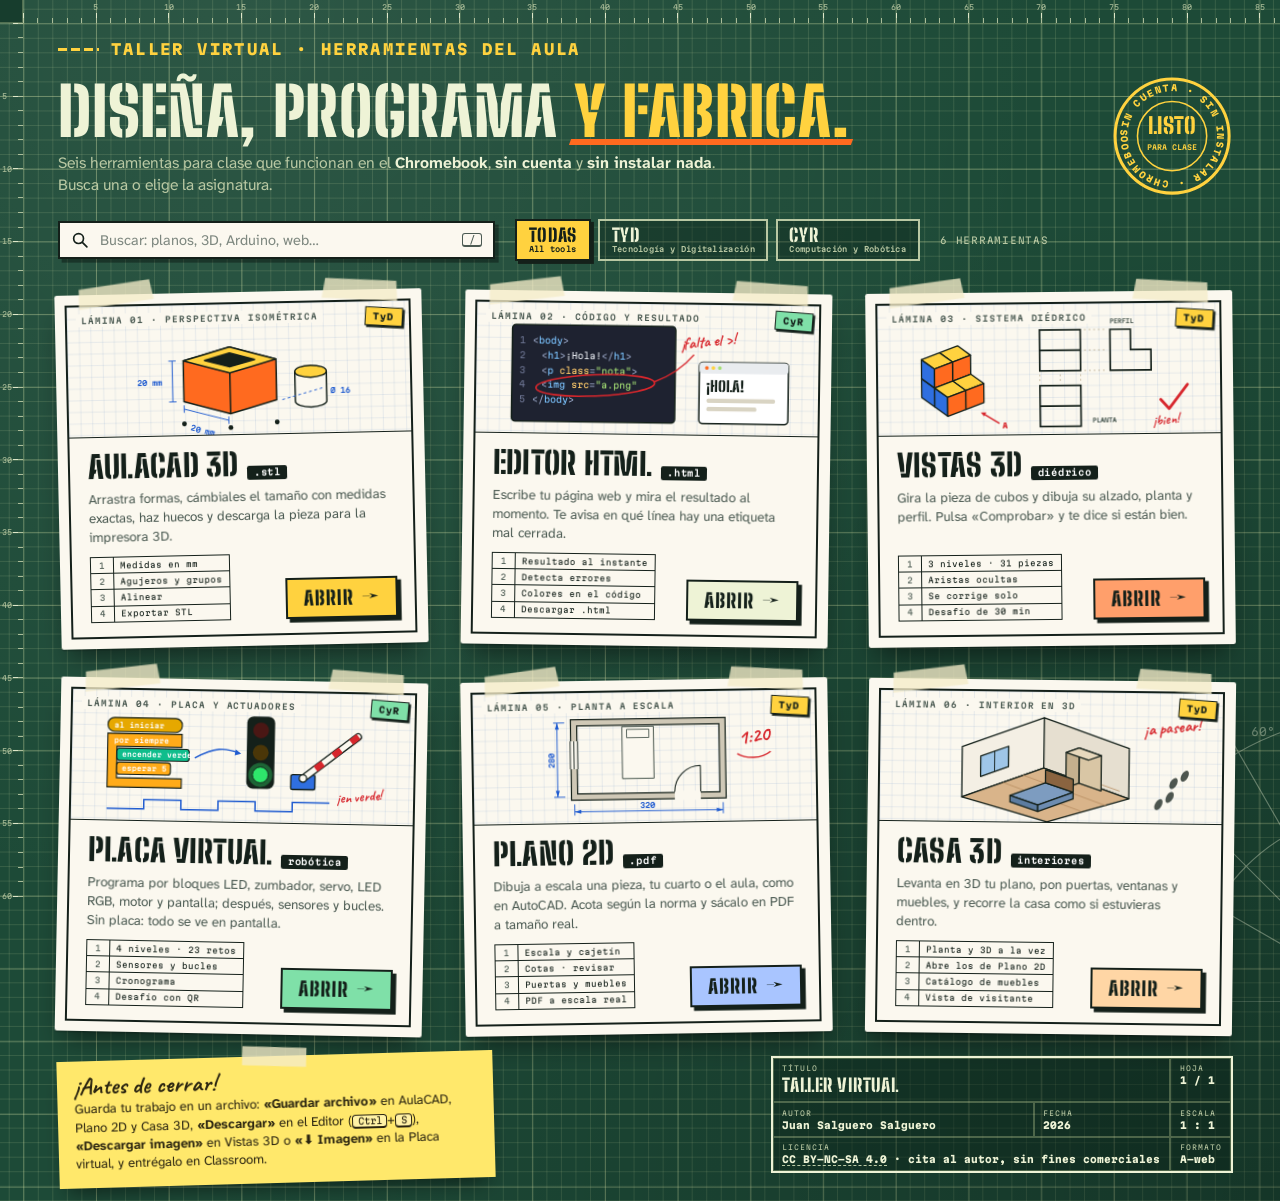
==== commit 79faffc6: "Actualizar portada (2026-11-24)" ====
--- a/index.html
+++ b/index.html
@@ -5,7 +5,7 @@
 <meta name="viewport" content="width=device-width, initial-scale=1">
 <meta name="author" content="Juan Salguero Salguero">
 <meta name="copyright" content="© 2026 Juan Salguero Salguero · CC BY-NC-SA 4.0">
-<title>Taller de Tecnología · Herramientas del aula</title>
+<title>Taller Virtual · Herramientas del aula</title>
 <meta name="description" content="AulaCAD 3D, Plano 2D, Casa 3D y más: herramientas para las clases de Tecnología que funcionan en el Chromebook, sin cuenta y sin instalar nada.">
 <meta name="theme-color" content="#1d4a37">
 <link rel="icon" href="data:image/svg+xml,%3Csvg xmlns='http://www.w3.org/2000/svg' viewBox='0 0 32 32'%3E%3Crect width='32' height='32' rx='6' fill='%231d4a37'/%3E%3Cpath d='M0 8h32M0 16h32M0 24h32M8 0v32M16 0v32M24 0v32' stroke='%23e8f2b0' stroke-opacity='.25'/%3E%3Cpath d='M9 21l7 3.5 7-3.5v-9l-7-3.5-7 3.5z' fill='%23ffd23f' stroke='%2314201a' stroke-width='1.4'/%3E%3Cpath d='M9 12l7 3.5 7-3.5M16 15.5v9' stroke='%2314201a' stroke-width='1.4' fill='none'/%3E%3C/svg%3E">
@@ -14,7 +14,7 @@
 <link href="https://fonts.googleapis.com/css2?family=Atkinson+Hyperlegible+Next:wght@400;700&family=Big+Shoulders+Stencil:wght@700;900&family=Caveat:wght@700&family=Martian+Mono:wght@400;600;800&display=swap" rel="stylesheet">
 <style>
   /* ===================================================================
-     TALLER DE TECNOLOGÍA — portada
+     TALLER VIRTUAL — portada
      Idea: una alfombrilla de corte verde (con reglas en los bordes) sobre la que hay
      dos láminas de dibujo técnico pegadas con cinta, un pósit y el cajetín de autoría.
      Todo se mide en rem, y el rem depende del ancho y del alto de la ventana:
@@ -71,9 +71,9 @@
 
   /* ---------- cabecera ---------- */
   .hero{grid-area:hero;display:flex;align-items:flex-end;justify-content:space-between;gap:2rem}
-  .tag{font-family:var(--mono);font-weight:600;font-size:.68rem;letter-spacing:.18em;text-transform:uppercase;color:var(--yellow);margin:0 0 .6rem;display:flex;align-items:center;gap:.7rem}
-  .tag::before{content:"";width:2.2rem;height:.18rem;background:repeating-linear-gradient(90deg,var(--yellow) 0 .5rem,transparent .5rem .75rem)}
-  h1{font-family:var(--display);font-weight:900;font-size:4.6rem;line-height:.82;letter-spacing:.01em;text-transform:uppercase;margin:0;color:var(--chalk)}
+  .tag{font-family:var(--mono);font-weight:800;font-size:1.02rem;letter-spacing:.16em;text-transform:uppercase;color:var(--yellow);margin:0 0 1.1rem;display:flex;align-items:center;gap:.8rem;line-height:1.2}
+  .tag::before{content:"";flex:none;width:2.8rem;height:.24rem;background:repeating-linear-gradient(90deg,var(--yellow) 0 .6rem,transparent .6rem .9rem)}
+  h1{font-family:var(--display);font-weight:900;font-size:4.6rem;line-height:.86;padding-top:.12em;letter-spacing:.01em;text-transform:uppercase;margin:0;color:var(--chalk)}
   h1 .hi{color:var(--yellow);position:relative;display:inline-block}
   h1 .hi::after{content:"";position:absolute;left:-.05em;right:-.05em;bottom:-.08em;height:.09em;background:var(--orange);transform:skewX(-20deg);transform-origin:left;animation:line .7s .9s cubic-bezier(.6,0,.2,1) both}
   .lead{font-size:1.08rem;line-height:1.45;color:var(--chalk-2);max-width:46rem;margin:.8rem 0 0}
@@ -218,7 +218,7 @@
 <div class="page">
   <header class="hero">
     <div>
-      <p class="tag">Taller de Tecnología · Herramientas del aula</p>
+      <p class="tag">Taller Virtual · Herramientas del aula</p>
       <h1>Diseña, programa <br><span class="hi">y fabrica.</span></h1>
       <p class="lead">Seis herramientas para clase que funcionan en el <b>Chromebook</b>, <b>sin cuenta</b> y <b>sin instalar nada</b>. Busca una o elige la asignatura.</p>
     </div>
@@ -544,7 +544,7 @@
   </aside>
 
   <footer class="block" aria-label="Autoría y licencia">
-    <div class="wide title"><small>Título</small><b>Taller de Tecnología</b></div>
+    <div class="wide title"><small>Título</small><b>Taller Virtual</b></div>
     <div><small>Hoja</small><b>1 / 1</b></div>
     <div><small>Autor</small><b>Juan Salguero Salguero</b></div>
     <div><small>Fecha</small><b>2026</b></div>
